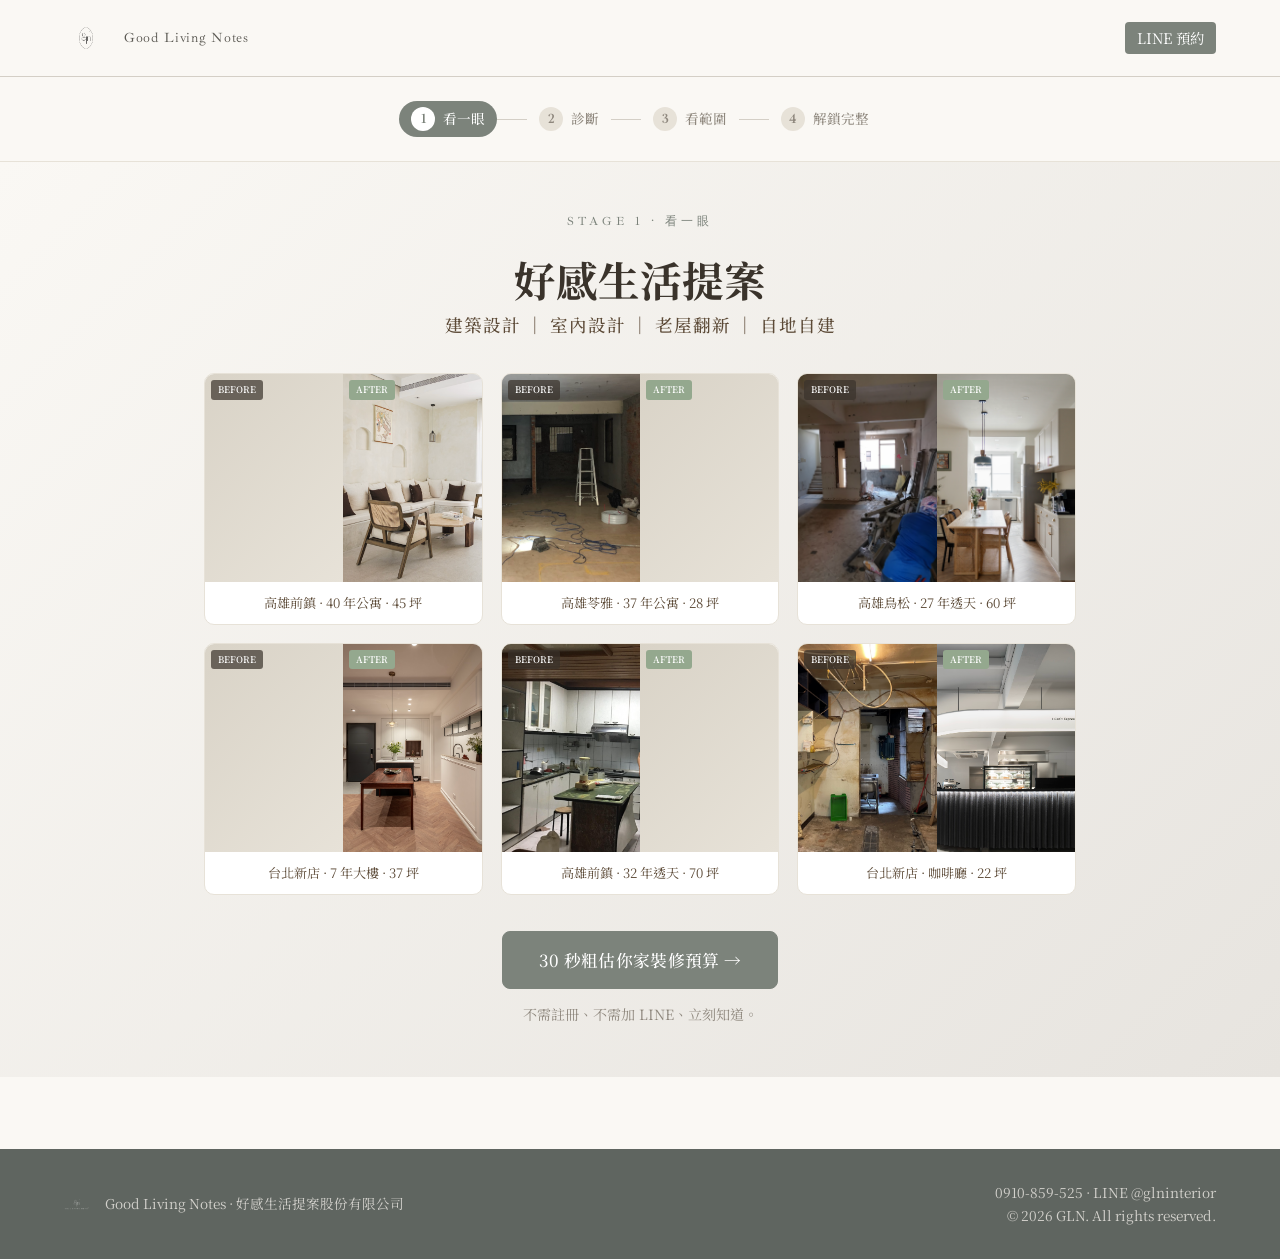
==== landing.html @ 7e76f67d "Stage 3 加 fast lane：紅熱客可直跳 LINE 預約諮詢 - 主 CTA「加 LINE 領取」維持不變 - 新增低調 fast lane 連結「已經想預約諮詢？加入官方 LINE」 -" ====
<!DOCTYPE html>
<html lang="zh-Hant">
<head>
<meta charset="UTF-8">
<meta name="viewport" content="width=device-width, initial-scale=1.0">
<title>30 秒粗估你家裝修預算 | Good Living Notes</title>
<meta name="description" content="GLN 老屋翻新 4 階段漸進診斷：30 秒粗估 → 7 題診斷 → 範圍報價 → LINE 解鎖完整資料。">

<link rel="preconnect" href="https://fonts.googleapis.com">
<link rel="preconnect" href="https://fonts.gstatic.com" crossorigin>
<link href="https://fonts.googleapis.com/css2?family=Noto+Serif+TC:wght@400;500;600;700&family=Ibarra+Real+Nova:wght@400;500;600&display=swap" rel="stylesheet">
<link rel="stylesheet" href="style.css">
<link rel="stylesheet" href="landing.css">
</head>
<body>

<!-- Minimal Header -->
<header class="site-header landing-header">
  <div class="header-inner">
    <a href="index.html" class="brand" aria-label="Good Living Notes">
      <img class="brand-logo" src="img/gln-circle.png" alt="GLN" width="44" height="44">
      <div class="brand-name">Good Living Notes</div>
    </a>
    <nav class="header-nav">
      <a href="https://lin.ee/YXt0syEs" target="_blank" rel="noopener" class="nav-cta">LINE 預約</a>
    </nav>
  </div>
</header>

<!-- ════════════════════════════════════════════ -->
<!-- Stage Progress Indicator                       -->
<!-- ════════════════════════════════════════════ -->
<div class="stage-progress" id="stage-progress">
  <div class="stage-dot active" data-s="1"><span>1</span><b>看一眼</b></div>
  <div class="stage-line"></div>
  <div class="stage-dot" data-s="2"><span>2</span><b>診斷</b></div>
  <div class="stage-line"></div>
  <div class="stage-dot" data-s="3"><span>3</span><b>看範圍</b></div>
  <div class="stage-line"></div>
  <div class="stage-dot" data-s="4"><span>4</span><b>解鎖完整</b></div>
</div>

<!-- ════════════════════════════════════════════ -->
<!-- STAGE 1：落地頁                               -->
<!-- ════════════════════════════════════════════ -->
<section class="stage stage-1 active" data-stage="1">
  <div class="container">
    <p class="stage-eyebrow">STAGE 1 · 看一眼</p>
    <h1 class="stage-hook">好感生活提案<br><span>建築設計 ｜ 室內設計 ｜ 老屋翻新 ｜ 自地自建</span></h1>

    <!-- 6 組前後對比小圖（自動讀 img/landing/baN-before|after.jpg；無檔即顯示灰色 placeholder） -->
    <div class="ba-thumbs">
      <div class="ba-thumb" data-slot="1">
        <div class="ba-thumb-imgs">
          <div class="ba-thumb-img before"><img src="img/landing/ba1-before.jpg" alt="高雄前鎮 40 年公寓 Before" onerror="this.style.display='none'"></div>
          <div class="ba-thumb-img after"><img src="img/landing/ba1-after.jpg" alt="高雄前鎮 40 年公寓 After" onerror="this.style.display='none'"></div>
        </div>
        <p class="ba-thumb-cap">高雄前鎮 · 40 年公寓 · 45 坪</p>
      </div>
      <div class="ba-thumb" data-slot="2">
        <div class="ba-thumb-imgs">
          <div class="ba-thumb-img before"><img src="img/landing/ba2-before.jpg" alt="高雄苓雅 37 年公寓 Before" onerror="this.style.display='none'"></div>
          <div class="ba-thumb-img after"><img src="img/landing/ba2-after.jpg" alt="高雄苓雅 37 年公寓 After" onerror="this.style.display='none'"></div>
        </div>
        <p class="ba-thumb-cap">高雄苓雅 · 37 年公寓 · 28 坪</p>
      </div>
      <div class="ba-thumb" data-slot="3">
        <div class="ba-thumb-imgs">
          <div class="ba-thumb-img before"><img src="img/landing/ba3-before.jpg" alt="高雄鳥松 27 年透天 Before" onerror="this.style.display='none'"></div>
          <div class="ba-thumb-img after"><img src="img/landing/ba3-after.jpg" alt="高雄鳥松 27 年透天 After" onerror="this.style.display='none'"></div>
        </div>
        <p class="ba-thumb-cap">高雄鳥松 · 27 年透天 · 60 坪</p>
      </div>
      <div class="ba-thumb" data-slot="4">
        <div class="ba-thumb-imgs">
          <div class="ba-thumb-img before"><img src="img/landing/ba4-before.jpg" alt="台北新店 7 年大樓 Before" onerror="this.style.display='none'"></div>
          <div class="ba-thumb-img after"><img src="img/landing/ba4-after.jpg" alt="台北新店 7 年大樓 After" onerror="this.style.display='none'"></div>
        </div>
        <p class="ba-thumb-cap">台北新店 · 7 年大樓 · 37 坪</p>
      </div>
      <div class="ba-thumb" data-slot="5">
        <div class="ba-thumb-imgs">
          <div class="ba-thumb-img before"><img src="img/landing/ba5-before.jpg" alt="高雄前鎮 32 年透天 Before" onerror="this.style.display='none'"></div>
          <div class="ba-thumb-img after"><img src="img/landing/ba5-after.jpg" alt="高雄前鎮 32 年透天 After" onerror="this.style.display='none'"></div>
        </div>
        <p class="ba-thumb-cap">高雄前鎮 · 32 年透天 · 70 坪</p>
      </div>
      <div class="ba-thumb" data-slot="6">
        <div class="ba-thumb-imgs">
          <div class="ba-thumb-img before"><img src="img/landing/ba6-before.jpg" alt="台北新店 咖啡廳 Before" onerror="this.style.display='none'"></div>
          <div class="ba-thumb-img after"><img src="img/landing/ba6-after.jpg" alt="台北新店 咖啡廳 After" onerror="this.style.display='none'"></div>
        </div>
        <p class="ba-thumb-cap">台北新店 · 咖啡廳 · 22 坪</p>
      </div>
    </div>

    <div class="stage-cta-row">
      <button class="btn btn-primary btn-xl" data-next-stage="2">30 秒粗估你家裝修預算 →</button>
    </div>
    <p class="stage-cta-note">不需註冊、不需加 LINE、立刻知道。</p>
  </div>
</section>

<!-- ════════════════════════════════════════════ -->
<!-- STAGE 2：診斷流程（7 題 + 3 教育卡）          -->
<!-- ════════════════════════════════════════════ -->
<section class="stage stage-2" data-stage="2">
  <div class="container container-narrow">
    <p class="stage-eyebrow">STAGE 2 · 7 題診斷</p>
    <h2 class="stage-title">回答 7 題，立即取得粗估範圍</h2>

    <!-- 題目進度條 -->
    <div class="diag-progress">
      <div class="diag-progress-bar" id="diag-progress-bar"></div>
    </div>
    <p class="diag-progress-label" id="diag-progress-label">第 1 / 7 題</p>

    <form id="diag-form" novalidate>

      <!-- Q1 坪數 -->
      <fieldset class="diag-step active" data-q="1">
        <legend>Q1. 您家有多大？</legend>
        <p class="q-hint">請填室內實際坪數（不含公設）。</p>
        <div class="form-grid">
          <div class="field field-full">
            <label>室內實坪（不含公設）</label>
            <input type="number" name="ping" min="1" max="500" step="0.5" required placeholder="例：30">
          </div>
        </div>
        <div class="diag-actions">
          <span></span>
          <button type="button" class="btn btn-primary diag-next">下一題 →</button>
        </div>
      </fieldset>

      <!-- Q2 屋齡（直接輸入年數） -->
      <fieldset class="diag-step" data-q="2">
        <legend>Q2. 屋齡多少？</legend>
        <p class="q-hint">這是影響預算最關鍵的因素之一。直接填數字即可。</p>
        <div class="form-grid">
          <div class="field field-full">
            <label>屋齡（年）</label>
            <input type="number" name="age" min="0" max="100" required placeholder="例：30">
          </div>
        </div>
        <div class="diag-actions">
          <button type="button" class="btn btn-outline diag-prev">← 上一題</button>
          <button type="button" class="btn btn-primary diag-next">下一題 →</button>
        </div>
      </fieldset>

      <!-- 教育卡 1（Q2 屋齡後，依屋齡動態顯示 4 種版本） -->
      <div class="edu-card" data-edu="after-q2">
        <span class="edu-mark">💡 您剛剛解鎖了第 1 張知識卡</span>
        <h3 class="edu-dyn-title">關於您的屋齡</h3>
        <div class="edu-dyn-body">
          <p data-age-variant="0-15"><b>屋齡 0–15 年。</b>不需要更動基礎工程，影響預算範圍的會是 <b>裝修材質的選擇</b>（系統櫃 vs 木作、進口 vs 國產）。</p>
          <p data-age-variant="15-25"><b>屋齡 15–25 年。</b>建議評估 <b>防水和水電</b> 是否還有效用，可能會局部更動基礎工程。</p>
          <p data-age-variant="25-50"><b>屋齡 25–50 年（老屋）。</b>建議預算分配注重在 <b>基礎工程</b>——防水、水電、廚房、廁所為重點花費。</p>
          <p data-age-variant="50+"><b>屋齡 50 年以上（老屋）。</b>預算分配注重在 <b>基礎工程</b>（防水、水電、廚房、廁所），同時 <b>評估結構安全</b>。</p>
        </div>
        <button type="button" class="btn btn-primary edu-continue">收下，繼續 →</button>
      </div>

      <!-- Q3 房屋形態（8 選 1，自地自建額外問地號） -->
      <fieldset class="diag-step" data-q="3">
        <legend>Q3. 房屋形態是？</legend>
        <p class="q-hint">不同形態的法規、結構與風險不同——答完會解鎖該形態的關鍵提醒。</p>
        <div class="radio-cards radio-cards-2col">
          <label class="radio-card"><input type="radio" name="houseForm" value="community" required><span>社區大樓</span><small>10 戶以上 / 有管委會</small></label>
          <label class="radio-card"><input type="radio" name="houseForm" value="apartment" required><span>公寓</span><small>5 層以下 / 無電梯</small></label>
          <label class="radio-card"><input type="radio" name="houseForm" value="elevator-mansion" required><span>電梯華廈</span><small>有電梯小住宅</small></label>
          <label class="radio-card"><input type="radio" name="houseForm" value="row-townhouse" required><span>連排透天</span><small>緊鄰鄰戶</small></label>
          <label class="radio-card"><input type="radio" name="houseForm" value="detached-villa" required><span>獨棟透天 / 別墅</span><small>四面臨空</small></label>
          <label class="radio-card"><input type="radio" name="houseForm" value="rural" required><span>平房 / 三合院 / 農舍</span><small>傳統建物</small></label>
          <label class="radio-card"><input type="radio" name="houseForm" value="commercial" required><span>商空</span><small>店面 / 辦公</small></label>
          <label class="radio-card"><input type="radio" name="houseForm" value="self-build" required><span>自地自建</span><small>從地號開始</small></label>
        </div>

        <!-- 自地自建額外輸入：地號 -->
        <div class="field self-build-only" id="self-build-extra" style="display:none; margin-top:14px">
          <label>地號（協助查詢土地坪效、建蔽率、容積率）</label>
          <input type="text" name="landParcel" placeholder="例：台北市大安區XX段 X 小段 XX 地號">
        </div>

        <div class="diag-actions">
          <button type="button" class="btn btn-outline diag-prev">← 上一題</button>
          <button type="button" class="btn btn-primary diag-next">下一題 →</button>
        </div>
      </fieldset>

      <!-- 教育卡 2（Q3 房屋形態後，依形態動態顯示 8 種版本） -->
      <div class="edu-card" data-edu="after-q3">
        <span class="edu-mark">💡 您解鎖了第 2 張知識卡</span>
        <h3 class="edu-dyn-title">關於您的房屋形態</h3>
        <div class="edu-dyn-body">
          <p data-form-variant="community"><b>社區大樓。</b>注意要 <b>申請裝修許可證</b>（向管委會申請），這是工程能否順利進場的關鍵。</p>
          <p data-form-variant="apartment"><b>公寓。</b>注意要 <b>申請裝修許可證</b>（依各縣市建管規定）。</p>
          <p data-form-variant="elevator-mansion"><b>電梯華廈。</b>注意要 <b>申請裝修許可證</b>，並協調電梯使用時段。</p>
          <p data-form-variant="row-townhouse"><b>連排透天。</b>容易因為 <b>鄰居漏水</b> 而導致滲水、壁癌；同時要確認 <b>是否有違建</b>。</p>
          <p data-form-variant="detached-villa"><b>獨棟透天 / 別墅。</b>特別注意 <b>外牆的防水</b>，以及 <b>是否有違建</b>。</p>
          <p data-form-variant="rural"><b>平房 / 三合院 / 農舍。</b>特別注意 <b>是否有違建</b> 及 <b>屋頂漏水</b> 的問題。</p>
          <p data-form-variant="commercial"><b>商業空間。</b>注意 <b>行業別</b> 及 <b>相對應的法規</b>（消防、用電、無障礙）。</p>
          <p data-form-variant="self-build"><b>自地自建。</b>請提供 <b>地號</b>，我們可協助查詢 <b>土地坪效、建蔽率、容積率</b>。</p>
        </div>
        <button type="button" class="btn btn-primary edu-continue">收下，繼續 →</button>
      </div>

      <!-- Q4 裝修動機 -->
      <fieldset class="diag-step" data-q="4">
        <legend>Q4. 主要裝修動機是？</legend>
        <div class="radio-cards radio-cards-2col">
          <label class="radio-card"><input type="radio" name="motive" value="buy-new" required><span>剛買新成屋</span><small>客變 / 入住前整理</small></label>
          <label class="radio-card"><input type="radio" name="motive" value="renovate-old" required><span>翻舊屋自住</span><small>解決現有屋況問題</small></label>
          <label class="radio-card"><input type="radio" name="motive" value="rental" required><span>買來收租</span><small>投報率優先</small></label>
          <label class="radio-card"><input type="radio" name="motive" value="aging" required><span>自住養老</span><small>無障礙 / 安全</small></label>
          <label class="radio-card"><input type="radio" name="motive" value="other" required><span>其他</span><small>商業空間 / 民宿 etc.</small></label>
        </div>
        <div class="diag-actions">
          <button type="button" class="btn btn-outline diag-prev">← 上一題</button>
          <button type="button" class="btn btn-primary diag-next">下一題 →</button>
        </div>
      </fieldset>


      <!-- Q5 最焦慮的事 -->
      <fieldset class="diag-step" data-q="5">
        <legend>Q5. 你最焦慮的 1 件事是？</legend>
        <p class="q-hint">只能選一個，幫我們知道您最在意什麼。</p>
        <div class="radio-cards radio-cards-2col">
          <label class="radio-card"><input type="radio" name="worry" value="budget" required><span>💰 預算超出</span><small>怕被加價、報價不準</small></label>
          <label class="radio-card"><input type="radio" name="worry" value="timeline" required><span>⏱ 工期延誤</span><small>等不及搬進去</small></label>
          <label class="radio-card"><input type="radio" name="worry" value="design" required><span>🎨 設計不對</span><small>怕設計師沒抓到我的風格</small></label>
          <label class="radio-card"><input type="radio" name="worry" value="quality" required><span>🛠 用料偷工</span><small>怕做完 1 年就壞</small></label>
        </div>
        <div class="diag-actions">
          <button type="button" class="btn btn-outline diag-prev">← 上一題</button>
          <button type="button" class="btn btn-primary diag-next">下一題 →</button>
        </div>
      </fieldset>

      <!-- 教育卡 3（Q5 焦慮後，依焦慮動態顯示 4 種版本，正面回應 GLN 怎麼解） -->
      <div class="edu-card" data-edu="after-q5">
        <span class="edu-mark">💡 您解鎖了第 3 張知識卡</span>
        <h3 class="edu-dyn-title">GLN 怎麼解您的焦慮</h3>
        <div class="edu-dyn-body">
          <p data-worry-variant="budget"><b>預算超出？</b>我們在設計階段會進行 <b>四階段報價檢討</b>，並且在 <b>工程簽約前就確認好預算</b>。</p>
          <p data-worry-variant="timeline"><b>工期延誤？</b>我們在工程進行前即會 <b>排定工期表</b>，並且 <b>每週回報</b>。</p>
          <p data-worry-variant="design"><b>設計不對？</b>我們有 <b>設計師、品質總監和總監的層層把關</b>。</p>
          <p data-worry-variant="quality"><b>用料偷工？</b>我們有 <b>超過上千項的工程檢查表</b>，且會經過 <b>工務品質總監和總監的層層把關</b>。</p>
        </div>
        <button type="button" class="btn btn-primary edu-continue">收下，繼續 →</button>
      </div>

      <!-- Q6 預期搬入時間 -->
      <fieldset class="diag-step" data-q="6">
        <legend>Q6. 預期幾月搬進去？</legend>
        <div class="radio-cards radio-cards-2col">
          <label class="radio-card"><input type="radio" name="moveIn" value="3m" required><span>3 個月內</span><small>急著搬</small></label>
          <label class="radio-card"><input type="radio" name="moveIn" value="6m" required><span>3–6 個月</span><small>有點壓力</small></label>
          <label class="radio-card"><input type="radio" name="moveIn" value="12m" required><span>6–12 個月</span><small>合理時程</small></label>
          <label class="radio-card"><input type="radio" name="moveIn" value="flexible" required><span>沒急著搬</span><small>品質優先</small></label>
        </div>
        <div class="diag-actions">
          <button type="button" class="btn btn-outline diag-prev">← 上一題</button>
          <button type="button" class="btn btn-primary diag-next">下一題 →</button>
        </div>
      </fieldset>


      <!-- Q7 預算範圍 -->
      <fieldset class="diag-step" data-q="7">
        <legend>Q7. 您心中的預算上限是？</legend>
        <p class="q-hint">不會公開、不會勉強您一定要花這麼多。只是讓我們知道您預期的金額。</p>
        <div class="radio-cards radio-cards-2col">
          <label class="radio-card"><input type="radio" name="budget" value="100" required><span>100 萬以下</span></label>
          <label class="radio-card"><input type="radio" name="budget" value="200" required><span>100–200 萬</span></label>
          <label class="radio-card"><input type="radio" name="budget" value="300" required><span>200–300 萬</span></label>
          <label class="radio-card"><input type="radio" name="budget" value="500" required><span>300–500 萬</span></label>
          <label class="radio-card"><input type="radio" name="budget" value="800" required><span>500–800 萬</span></label>
          <label class="radio-card"><input type="radio" name="budget" value="1500" required><span>800–1500 萬</span></label>
          <label class="radio-card"><input type="radio" name="budget" value="9999" required><span>1500 萬以上</span></label>
          <label class="radio-card"><input type="radio" name="budget" value="0" required><span>待討論</span></label>
        </div>

        <!-- 簡化縣市選 1 -->
        <div class="field" style="margin-top:18px">
          <label>所在地區（影響工資水準）</label>
          <select name="region" required>
            <option value="">—</option>
            <option value="台北">雙北 / 基隆 / 離島</option>
            <option value="桃園">桃竹苗</option>
            <option value="台中">中部</option>
            <option value="高雄">南部</option>
            <option value="宜蘭">東部</option>
          </select>
        </div>

        <div class="diag-actions">
          <button type="button" class="btn btn-outline diag-prev">← 上一題</button>
          <button type="submit" class="btn btn-primary">看我的粗估範圍 →</button>
        </div>
      </fieldset>

    </form>
  </div>
</section>

<!-- ════════════════════════════════════════════ -->
<!-- STAGE 3：粗估報價頁                           -->
<!-- ════════════════════════════════════════════ -->
<section class="stage stage-3" data-stage="3">
  <div class="container container-narrow">
    <p class="stage-eyebrow">STAGE 3 · 粗估範圍</p>

    <!-- 主視覺：大字範圍報價 -->
    <div class="quote-hero">
      <p class="quote-label">預算建議範圍</p>
      <h2 class="quote-range" id="quote-range">— 萬</h2>
      <p class="quote-acc-dynamic"></p>
      <a href="#unlock-line" class="btn btn-line btn-quote-unlock" data-next-stage="4">
        進一步解鎖預算分配 → 加 LINE
      </a>
    </div>

    <!-- 為什麼會有差距 -->
    <div class="why-diff">
      <h3>為什麼是「範圍」而不是「數字」？</h3>
      <p class="why-diff-lead">同樣 30 坪老屋，可能 200 萬也可能 600 萬。差距來自 4 個關鍵變數，<b>不到現場看不出來</b>：</p>
      <div class="var-grid">
        <div class="var-card">
          <span class="var-num">01</span>
          <h4>原屋況 · 隔間結構</h4>
          <p>樑柱有沒有裂縫？要不要改格局？打除前看不到。</p>
        </div>
        <div class="var-card">
          <span class="var-num">02</span>
          <h4>水電管路路線</h4>
          <p>管線老化程度、總電量是否需升級、糞管排水有沒有逆水坡。</p>
        </div>
        <div class="var-card">
          <span class="var-num">03</span>
          <h4>設備材料選擇</h4>
          <p>同樣品項，國產與進口可差 3 倍。但不一定貴的好。</p>
        </div>
        <div class="var-card">
          <span class="var-num">04</span>
          <h4>現場施工環境</h4>
          <p>電梯能不能載？樓梯狹不狹窄？這影響工資 10–20%。</p>
        </div>
      </div>
    </div>

    <!-- 「看看別人實際花了多少」整個 section 已依 Carol 指示刪除（v2 #6） -->

    <!-- GLN 公司資歷（4 個具體數字） -->
    <div class="gln-stats">
      <div class="gln-stat">
        <span class="gln-stat-num">20<small>+</small></span>
        <span class="gln-stat-label">團隊服務</span>
      </div>
      <div class="gln-stat">
        <span class="gln-stat-num">30<small>+ 年</small></span>
        <span class="gln-stat-label">翻修經驗</span>
      </div>
      <div class="gln-stat">
        <span class="gln-stat-num">100<small>+</small></span>
        <span class="gln-stat-label">老屋改造</span>
      </div>
      <div class="gln-stat">
        <span class="gln-stat-num">1000<small> 項</small></span>
        <span class="gln-stat-label">工程檢查表</span>
      </div>
    </div>

    <!-- 資源包預告 + 單一 CTA（精簡為 2 項 high-value） -->
    <div class="resource-tease" id="unlock-line">
      <h3>想要更精準？加 LINE 立刻拿到：</h3>
      <ul class="tease-list">
        <li>📊 <b>專屬預算分配版</b>　依您的屋況拆解：基礎工程、裝修工程和其他工程的預算比例</li>
        <li>🏠 <b>完整作品集</b>　20+ 案例</li>
      </ul>
    </div>

    <div class="stage-cta-row">
      <button class="btn btn-line btn-xl" data-next-stage="4">加 LINE 領取 →</button>
    </div>

    <!-- 紅熱客 fast lane（自我識別高意圖，仍導 LINE） -->
    <p class="fast-lane-note">
      已經想預約諮詢？　<a href="https://lin.ee/YXt0syEs" target="_blank" rel="noopener" class="fast-lane-link">加入官方 LINE →</a>
    </p>

    <div class="stage-cta-row" style="margin-top:30px">
      <button class="btn btn-outline" data-back-stage="2">← 回去改答案</button>
    </div>
  </div>
</section>

<!-- ════════════════════════════════════════════ -->
<!-- STAGE 4：LINE 加入頁                           -->
<!-- ════════════════════════════════════════════ -->
<section class="stage stage-4" data-stage="4">
  <div class="container container-narrow">
    <p class="stage-eyebrow">STAGE 4 · 解鎖完整</p>
    <h2 class="stage-title">掃 QR 或點按鈕，立即加入</h2>

    <div class="qr-block">
      <div class="qr-frame">
        <!-- 用 lin.ee QR 服務動態生成 -->
        <img src="https://qr-official.line.me/sid/M/glninterior.png" alt="GLN LINE QR Code" class="qr-img" onerror="this.style.display='none';this.nextElementSibling.style.display='flex'">
        <div class="qr-fallback" style="display:none">
          <div class="qr-fallback-icon">📱</div>
          <p>請點下方按鈕加入</p>
          <p class="qr-id">LINE ID：@glninterior</p>
        </div>
      </div>
      <p class="qr-meta">📱 手機掃描　/　桌機右鍵存圖</p>
    </div>

    <div class="line-add-cta">
      <a href="https://lin.ee/YXt0syEs" target="_blank" rel="noopener" class="btn btn-line btn-xl">📲 點此打開 LINE 加入</a>
      <p class="line-id">官方 LINE ID：<b>@glninterior</b></p>
    </div>

    <!-- 加入後會收到什麼（精簡為一句話） -->
    <p class="unlock-oneliner">加入後，您會收到 <b>專屬的預算分配版</b>、<b>資源包</b>、<b>完整作品集</b>。</p>

    <div class="stage-cta-row" style="margin-top:30px">
      <button class="btn btn-outline" data-back-stage="3">← 回去看粗估</button>
    </div>
  </div>
</section>

<!-- Footer -->
<footer class="site-footer">
  <div class="footer-inner">
    <div class="footer-brand">
      <img src="img/gln-lockup-white.png" alt="GLN" class="footer-logo">
      <p>Good Living Notes · 好感生活提案股份有限公司</p>
    </div>
    <div class="footer-meta">
      <p>0910-859-525 · LINE @glninterior</p>
      <p>© 2026 GLN. All rights reserved.</p>
    </div>
  </div>
</footer>

<script src="estimate.js"></script>
<script src="landing.js"></script>
</body>
</html>
---- style.css ----
/* ═══════════════════════════════════════════════════════
   GLN 線上估價系統 — 樣式 v1.0
   VI：Olive Gray #7C837B / Taupe Clay #8E877D / Soft Mist White #E7E4DF
   字體：Noto Serif TC + Ibarra Real Nova
   ═══════════════════════════════════════════════════════ */

:root {
  /* GLN 官方 VI */
  --color-olive: #7C837B;
  --color-olive-dark: #5F6560;
  --color-taupe: #8E877D;
  --color-taupe-dark: #6F6962;
  --color-mist: #E7E4DF;
  --color-mist-light: #F3F1ED;
  --color-cream: #FAF8F4;
  --color-ink: #2E2E2C;
  --color-ink-soft: #5A5852;
  --color-line: #D4CFC6;
  --color-accent: #A87D5A; /* warm clay accent */

  /* Typography */
  --font-serif: 'Noto Serif TC', 'Times New Roman', serif;
  --font-ibarra: 'Ibarra Real Nova', 'Noto Serif TC', serif;

  /* Spacing scale */
  --space-1: 0.5rem;
  --space-2: 1rem;
  --space-3: 1.5rem;
  --space-4: 2rem;
  --space-5: 3rem;
  --space-6: 4.5rem;

  /* Radius */
  --radius-sm: 4px;
  --radius-md: 8px;
  --radius-lg: 16px;
}

* { box-sizing: border-box; margin: 0; padding: 0; }

html { scroll-behavior: smooth; }

body {
  font-family: var(--font-serif);
  color: var(--color-ink);
  background: var(--color-cream);
  line-height: 1.7;
  -webkit-font-smoothing: antialiased;
}

h1, h2, h3, h4 {
  font-weight: 500;
  line-height: 1.3;
  color: var(--color-ink);
}

a { color: var(--color-olive-dark); text-decoration: none; }
a:hover { color: var(--color-ink); }

.container {
  max-width: 920px;
  margin: 0 auto;
  padding: 0 var(--space-3);
}

/* ──────────────────────────────────────────────────
   Header
   ────────────────────────────────────────────────── */
.site-header {
  background: var(--color-cream);
  border-bottom: 1px solid var(--color-line);
  position: sticky; top: 0; z-index: 50;
}
.header-inner {
  max-width: 1200px; margin: 0 auto;
  display: flex; align-items: center; justify-content: space-between;
  padding: var(--space-2) var(--space-3);
}
.brand {
  display: flex; align-items: center; gap: var(--space-2);
  text-decoration: none;
}
.brand-logo {
  width: 44px; height: 44px;
  object-fit: contain;
  display: block;
}
.brand-name {
  font-family: var(--font-ibarra);
  font-size: 0.85rem; color: var(--color-ink-soft);
  letter-spacing: 0.05em;
}
.header-nav { display: flex; gap: var(--space-3); }
.header-nav a {
  font-size: 0.9rem; color: var(--color-ink-soft);
  border-bottom: 1px solid transparent;
  padding-bottom: 2px;
  transition: border-color 0.2s;
}
.header-nav a:hover { border-color: var(--color-olive); }

/* ──────────────────────────────────────────────────
   Hero
   ────────────────────────────────────────────────── */
.hero {
  background: linear-gradient(180deg, var(--color-mist-light) 0%, var(--color-cream) 100%);
  padding: var(--space-6) var(--space-3) var(--space-5);
  text-align: center;
}
.hero-inner { max-width: 720px; margin: 0 auto; }
.hero-tag {
  font-family: var(--font-ibarra);
  font-style: italic;
  font-size: 1rem; color: var(--color-taupe);
  letter-spacing: 0.05em;
  margin-bottom: var(--space-2);
}
.hero h1 {
  font-size: clamp(2.2rem, 5vw, 3.2rem);
  font-weight: 500;
  letter-spacing: 0.02em;
  margin-bottom: var(--space-3);
}
.hero-sub {
  font-size: 1.05rem;
  color: var(--color-ink-soft);
  margin-bottom: var(--space-4);
}
.hero-actions {
  display: flex; gap: var(--space-2);
  justify-content: center;
  flex-wrap: wrap;
  margin-bottom: var(--space-3);
}
.hero-note {
  font-size: 0.85rem;
  color: var(--color-taupe-dark);
  margin-top: var(--space-2);
}

/* ──────────────────────────────────────────────────
   Buttons
   ────────────────────────────────────────────────── */
.btn {
  display: inline-block;
  font-family: var(--font-serif);
  font-size: 0.95rem;
  font-weight: 500;
  letter-spacing: 0.02em;
  padding: 0.75rem 1.5rem;
  border-radius: var(--radius-md);
  border: 1px solid transparent;
  cursor: pointer;
  transition: all 0.2s ease;
  background: transparent;
}
.btn-primary {
  background: var(--color-olive);
  color: #fff;
  border-color: var(--color-olive);
}
.btn-primary:hover {
  background: var(--color-olive-dark);
  border-color: var(--color-olive-dark);
}
.btn-outline {
  background: transparent;
  color: var(--color-olive-dark);
  border-color: var(--color-olive);
}
.btn-outline:hover {
  background: var(--color-mist);
}

/* ──────────────────────────────────────────────────
   Form Section
   ────────────────────────────────────────────────── */
.form-section {
  padding: var(--space-6) 0;
}
.form-section-alt {
  background: var(--color-mist-light);
}
.section-header {
  text-align: center;
  margin-bottom: var(--space-5);
}
.section-mark {
  display: inline-block;
  font-family: var(--font-ibarra);
  font-size: 0.8rem;
  letter-spacing: 0.3em;
  color: var(--color-taupe);
  border: 1px solid var(--color-taupe);
  padding: 4px 12px;
  border-radius: 999px;
  margin-bottom: var(--space-2);
}
.section-header h2 {
  font-size: 2rem;
  margin-bottom: var(--space-1);
}
.section-header p {
  color: var(--color-ink-soft);
  font-size: 0.95rem;
}

/* ──────────────────────────────────────────────────
   Progress Bar
   ────────────────────────────────────────────────── */
.progress {
  height: 4px;
  background: var(--color-line);
  border-radius: 2px;
  overflow: hidden;
  margin-bottom: var(--space-1);
}
.progress-bar {
  height: 100%;
  background: var(--color-olive);
  width: 12.5%;
  transition: width 0.3s ease;
}
.progress-label {
  text-align: right;
  font-size: 0.85rem;
  color: var(--color-taupe);
  margin-bottom: var(--space-3);
  font-family: var(--font-ibarra);
}

/* ──────────────────────────────────────────────────
   Fieldset / Step
   ────────────────────────────────────────────────── */
fieldset {
  border: none;
  background: var(--color-cream);
  padding: var(--space-4);
  border-radius: var(--radius-lg);
  box-shadow: 0 1px 3px rgba(0,0,0,0.04);
  border: 1px solid var(--color-line);
}
fieldset.step { display: none; }
fieldset.step.active { display: block; animation: fadeIn 0.3s ease; }
@keyframes fadeIn { from { opacity: 0; transform: translateY(8px); } to { opacity: 1; transform: translateY(0); } }

legend {
  font-size: 1.3rem;
  font-weight: 500;
  color: var(--color-olive-dark);
  margin-bottom: var(--space-2);
}
.step-hint {
  color: var(--color-ink-soft);
  font-size: 0.9rem;
  margin-bottom: var(--space-3);
  font-style: italic;
}

/* ──────────────────────────────────────────────────
   Form Grid
   ────────────────────────────────────────────────── */
.form-grid {
  display: grid;
  grid-template-columns: 1fr 1fr;
  gap: var(--space-3) var(--space-3);
  margin-bottom: var(--space-3);
}
.field { display: flex; flex-direction: column; gap: 6px; }
.field-full { grid-column: 1 / -1; }
.field label {
  font-size: 0.9rem;
  font-weight: 500;
  color: var(--color-ink-soft);
}
.req { color: var(--color-accent); margin-left: 2px; }

input[type=text], input[type=email], input[type=tel], input[type=number],
input[type=month], select, textarea {
  font-family: var(--font-serif);
  font-size: 0.95rem;
  padding: 10px 12px;
  border: 1px solid var(--color-line);
  border-radius: var(--radius-sm);
  background: #fff;
  color: var(--color-ink);
  transition: border-color 0.2s, box-shadow 0.2s;
}
input:focus, select:focus, textarea:focus {
  outline: none;
  border-color: var(--color-olive);
  box-shadow: 0 0 0 3px rgba(124, 131, 123, 0.12);
}
textarea { resize: vertical; min-height: 60px; }
.field-hint {
  font-size: 0.8rem;
  color: var(--color-taupe);
  margin-top: 2px;
}

/* Form actions (quick mode) */
.form-actions {
  grid-column: 1 / -1;
  text-align: center;
  margin-top: var(--space-2);
}
.form-note {
  font-size: 0.85rem;
  color: var(--color-taupe);
  margin-top: var(--space-2);
}

/* Step actions */
.step-actions {
  display: flex; justify-content: space-between;
  margin-top: var(--space-3);
  padding-top: var(--space-3);
  border-top: 1px solid var(--color-line);
}

/* ──────────────────────────────────────────────────
   Checklist
   ────────────────────────────────────────────────── */
.checklist {
  display: flex;
  flex-direction: column;
  gap: var(--space-1);
  margin-bottom: var(--space-2);
}
.checklist label {
  display: flex; align-items: center; gap: var(--space-1);
  padding: 10px 14px;
  background: #fff;
  border: 1px solid var(--color-line);
  border-radius: var(--radius-sm);
  cursor: pointer;
  transition: background 0.2s, border-color 0.2s;
  font-size: 0.95rem;
}
.checklist label:hover {
  background: var(--color-mist-light);
  border-color: var(--color-olive);
}
.checklist input[type=checkbox] { accent-color: var(--color-olive); width: 16px; height: 16px; }
.cond-tag {
  margin-left: auto;
  font-family: var(--font-ibarra);
  font-size: 0.8rem;
  color: var(--color-taupe);
}

.checklist-tags {
  flex-direction: row; flex-wrap: wrap;
}
.checklist-tags label { flex: 0 0 calc(50% - 0.5rem); }

/* Radio row */
.radio-row { display: flex; gap: var(--space-3); padding: 6px 0; }
.radio-row label {
  display: flex; align-items: center; gap: 6px;
  cursor: pointer; font-size: 0.95rem;
}
.radio-row input[type=radio] { accent-color: var(--color-olive); }

/* Consent block */
.consent-block {
  background: var(--color-mist-light);
  padding: var(--space-2);
  border-radius: var(--radius-md);
  margin-top: var(--space-3);
  display: flex; flex-direction: column; gap: var(--space-1);
  font-size: 0.9rem;
}
.consent-block label {
  display: flex; align-items: center; gap: var(--space-1);
  cursor: pointer;
}
.consent-block input { accent-color: var(--color-olive); }

/* ──────────────────────────────────────────────────
   Result Modal
   ────────────────────────────────────────────────── */
.modal {
  position: fixed; inset: 0;
  background: rgba(46, 46, 44, 0.7);
  display: flex; align-items: center; justify-content: center;
  z-index: 100;
  padding: var(--space-3);
  animation: fadeIn 0.2s ease;
}
.modal[hidden] { display: none; }
.modal-inner {
  background: var(--color-cream);
  max-width: 640px; width: 100%;
  max-height: 90vh; overflow-y: auto;
  border-radius: var(--radius-lg);
  padding: var(--space-5);
  position: relative;
  box-shadow: 0 20px 60px rgba(0,0,0,0.2);
}
.modal-close {
  position: absolute; top: 1rem; right: 1.2rem;
  background: none; border: none;
  font-size: 1.8rem; cursor: pointer;
  color: var(--color-taupe);
  line-height: 1;
}
.modal-close:hover { color: var(--color-ink); }

/* Result body */
.result-email-confirm {
  display: flex;
  gap: 14px;
  align-items: flex-start;
  background: linear-gradient(135deg, #F3F1ED 0%, #E7E4DF 100%);
  border-left: 4px solid var(--color-olive);
  border-radius: 8px;
  padding: 18px 20px;
  margin-bottom: var(--space-3);
}
.result-email-confirm .email-icon { font-size: 1.8rem; line-height: 1; flex-shrink: 0; }
.result-email-confirm .email-line { margin: 0 0 4px; color: var(--color-ink); font-size: 0.95rem; }
.result-email-confirm .email-addr { margin: 0; color: var(--color-olive-dark); font-size: 1.02rem; word-break: break-all; }
.result-email-confirm .email-addr small { color: var(--color-taupe); font-weight: 400; font-size: 0.82rem; }

.result-eyebrow {
  font-family: var(--font-ibarra);
  font-style: italic;
  color: var(--color-taupe);
  font-size: 0.95rem;
  letter-spacing: 0.05em;
  text-align: center;
  margin-bottom: var(--space-1);
}
.result-range {
  font-family: var(--font-ibarra);
  font-size: clamp(2rem, 6vw, 2.8rem);
  font-weight: 500;
  color: var(--color-olive-dark);
  text-align: center;
  margin-bottom: var(--space-1);
  letter-spacing: 0.02em;
}
.result-confidence {
  text-align: center;
  font-size: 0.95rem;
  color: var(--color-ink-soft);
  margin-bottom: var(--space-4);
}
.result-section {
  background: #fff;
  border: 1px solid var(--color-line);
  border-radius: var(--radius-md);
  padding: var(--space-3);
  margin-bottom: var(--space-3);
}
.result-section h4 {
  font-size: 0.85rem;
  font-family: var(--font-ibarra);
  letter-spacing: 0.15em;
  color: var(--color-taupe);
  text-transform: uppercase;
  margin-bottom: var(--space-2);
  font-weight: 500;
}
.result-row {
  display: flex; justify-content: space-between;
  padding: 6px 0;
  border-bottom: 1px dashed var(--color-line);
  font-size: 0.95rem;
}
.result-row:last-child { border-bottom: none; }
.result-row .label { color: var(--color-ink-soft); }
.result-row .value { font-family: var(--font-ibarra); color: var(--color-ink); }
.result-row.total {
  font-weight: 500;
  font-size: 1.1rem;
  padding-top: var(--space-1);
  margin-top: 6px;
  border-top: 1px solid var(--color-line);
}

.budget-conflict {
  background: #FAF4ED;
  border-left: 3px solid var(--color-accent);
  padding: var(--space-2);
  border-radius: var(--radius-sm);
  margin-bottom: var(--space-3);
  font-size: 0.9rem;
}
.budget-conflict strong { color: var(--color-accent); }
.budget-conflict ol { padding-left: 1.2rem; margin-top: 6px; }

.result-cta {
  display: flex; gap: var(--space-2);
  justify-content: center;
  margin-top: var(--space-3);
  flex-wrap: wrap;
}
.result-disclaimer {
  font-size: 0.8rem;
  color: var(--color-taupe);
  margin-top: var(--space-3);
  text-align: center;
  line-height: 1.6;
}

/* ──────────────────────────────────────────────────
   Footer
   ────────────────────────────────────────────────── */
.site-footer {
  background: var(--color-olive-dark);
  color: var(--color-mist);
  padding: var(--space-4) 0;
  margin-top: var(--space-6);
}
.footer-inner {
  max-width: 1200px; margin: 0 auto;
  padding: 0 var(--space-3);
  display: flex; justify-content: space-between;
  align-items: center; flex-wrap: wrap; gap: var(--space-3);
}
.footer-brand { display: flex; align-items: center; gap: var(--space-2); }
.footer-logo {
  height: 36px; width: auto;
  filter: brightness(0) invert(1);
  opacity: 0.9;
}
.site-footer p { font-size: 0.85rem; opacity: 0.85; }
.footer-meta { text-align: right; }

/* ──────────────────────────────────────────────────
   Header Nav 補強
   ────────────────────────────────────────────────── */
.header-nav .nav-cta {
  background: var(--color-olive);
  color: #fff;
  padding: 4px 12px;
  border-radius: var(--radius-sm);
  border-bottom: none;
}
.header-nav .nav-cta:hover {
  background: var(--color-olive-dark);
  color: #fff;
  border-bottom: none;
}

/* ──────────────────────────────────────────────────
   About
   ────────────────────────────────────────────────── */
.about-section {
  padding: var(--space-6) 0;
  background: var(--color-cream);
}
.about-grid {
  display: grid;
  grid-template-columns: repeat(2, 1fr);
  gap: var(--space-4);
}
.about-item {
  background: #fff;
  border: 1px solid var(--color-line);
  border-radius: var(--radius-lg);
  padding: var(--space-3);
}
.about-item h3 {
  font-size: 1.1rem;
  color: var(--color-olive-dark);
  margin-bottom: var(--space-1);
  border-bottom: 1px solid var(--color-line);
  padding-bottom: 8px;
}
.about-item p { font-size: 0.95rem; color: var(--color-ink-soft); }
.about-stats {
  list-style: none;
  display: flex; flex-direction: column;
  gap: var(--space-2);
  margin-top: 6px;
}
.about-stats li {
  font-size: 0.92rem;
  color: var(--color-ink-soft);
}
.about-stats b {
  font-family: var(--font-ibarra);
  font-size: 1.4rem;
  color: var(--color-olive-dark);
  display: block;
  font-weight: 500;
  letter-spacing: 0.02em;
}

/* ──────────────────────────────────────────────────
   Process (4 stages)
   ────────────────────────────────────────────────── */
.process-section {
  padding: var(--space-6) 0;
  background: var(--color-mist-light);
}
.process-grid {
  list-style: none;
  display: grid;
  grid-template-columns: repeat(4, 1fr);
  gap: var(--space-3);
  padding: 0;
  counter-reset: process;
}
.process-step {
  background: #fff;
  border: 1px solid var(--color-line);
  border-radius: var(--radius-lg);
  padding: var(--space-3);
  position: relative;
  display: flex; flex-direction: column;
}
.process-num {
  font-family: var(--font-ibarra);
  font-size: 0.85rem;
  letter-spacing: 0.2em;
  color: var(--color-taupe);
  margin-bottom: var(--space-1);
}
.process-step h3 {
  font-size: 1.3rem;
  color: var(--color-olive-dark);
  margin-bottom: 6px;
}
.process-fee {
  font-family: var(--font-ibarra);
  font-size: 0.95rem;
  color: var(--color-accent);
  margin-bottom: var(--space-2);
  padding-bottom: var(--space-2);
  border-bottom: 1px dashed var(--color-line);
}
.process-fee small { color: var(--color-taupe); font-size: 0.85rem; display: block; margin-top: 4px; }
.process-fee .fee-row { display: block; margin-bottom: 4px; }
.process-fee .fee-row b { color: var(--color-olive-dark); font-weight: 600; }
.process-step ul {
  list-style: none;
  font-size: 0.9rem;
  color: var(--color-ink-soft);
  display: flex; flex-direction: column; gap: 6px;
}
.process-step ul li {
  position: relative;
  padding-left: 14px;
  line-height: 1.55;
}
.process-step ul li::before {
  content: '·';
  position: absolute; left: 4px;
  color: var(--color-olive);
}

/* ──────────────────────────────────────────────────
   Why Us
   ────────────────────────────────────────────────── */
.why-section {
  padding: var(--space-6) 0;
  background: var(--color-cream);
}
.why-grid {
  display: grid;
  grid-template-columns: repeat(2, 1fr);
  gap: var(--space-3);
}
.why-item {
  background: #fff;
  border: 1px solid var(--color-line);
  border-radius: var(--radius-lg);
  padding: var(--space-3);
  border-left: 4px solid var(--color-olive);
}
.why-item h3 {
  font-size: 1.05rem;
  color: var(--color-olive-dark);
  margin-bottom: var(--space-1);
  line-height: 1.4;
}
.why-item p {
  font-size: 0.93rem;
  color: var(--color-ink-soft);
}

/* ──────────────────────────────────────────────────
   Resources (link grid)
   ────────────────────────────────────────────────── */
.resources-section {
  padding: var(--space-6) 0;
  background: var(--color-mist-light);
}
.resource-grid {
  display: grid;
  grid-template-columns: repeat(2, 1fr);
  gap: var(--space-2) var(--space-3);
}
.resource-card {
  background: #fff;
  border: 1px solid var(--color-line);
  border-radius: var(--radius-lg);
  padding: var(--space-3);
  display: flex; flex-direction: column;
  gap: 6px;
  position: relative;
  text-decoration: none;
  color: inherit;
  transition: transform 0.2s ease, border-color 0.2s ease, box-shadow 0.2s ease;
}
.resource-card:hover {
  border-color: var(--color-olive);
  box-shadow: 0 4px 12px rgba(0,0,0,0.06);
  transform: translateY(-2px);
}
.resource-tag {
  display: inline-block;
  width: fit-content;
  font-family: var(--font-ibarra);
  font-size: 0.7rem;
  letter-spacing: 0.15em;
  text-transform: uppercase;
  color: var(--color-taupe);
  border: 1px solid var(--color-taupe);
  padding: 2px 8px;
  border-radius: 999px;
  margin-bottom: 4px;
}
.resource-card h4 {
  font-size: 1.05rem;
  color: var(--color-olive-dark);
}
.resource-card p {
  font-size: 0.9rem;
  color: var(--color-ink-soft);
}
.resource-arrow {
  position: absolute;
  bottom: var(--space-3);
  right: var(--space-3);
  color: var(--color-olive);
  font-family: var(--font-ibarra);
  font-size: 1.2rem;
}

/* ──────────────────────────────────────────────────
   FAQ Accordion
   ────────────────────────────────────────────────── */
.faq-section {
  padding: var(--space-6) 0;
  background: var(--color-cream);
}
.faq-list {
  max-width: 720px; margin: 0 auto;
  display: flex; flex-direction: column;
  gap: var(--space-1);
}
.faq-item {
  background: #fff;
  border: 1px solid var(--color-line);
  border-radius: var(--radius-md);
  overflow: hidden;
  transition: border-color 0.2s ease;
}
.faq-item[open] {
  border-color: var(--color-olive);
}
.faq-item summary {
  padding: var(--space-2) var(--space-3);
  cursor: pointer;
  list-style: none;
  font-size: 1rem;
  font-weight: 500;
  color: var(--color-olive-dark);
  display: flex; justify-content: space-between; align-items: center;
  gap: var(--space-2);
}
.faq-item summary::-webkit-details-marker { display: none; }
.faq-item summary::after {
  content: '＋';
  font-family: var(--font-ibarra);
  font-size: 1.2rem;
  color: var(--color-taupe);
  transition: transform 0.2s ease;
  flex-shrink: 0;
}
.faq-item[open] summary::after { content: '−'; }
.faq-item summary:hover { background: var(--color-mist-light); }
.faq-body {
  padding: 0 var(--space-3) var(--space-3);
  font-size: 0.93rem;
  color: var(--color-ink-soft);
  border-top: 1px dashed var(--color-line);
  padding-top: var(--space-2);
  margin: 0 0 0 0;
}
.faq-body p { margin-bottom: 8px; }
.faq-body ol, .faq-body ul {
  padding-left: 1.4rem; margin: 6px 0 8px;
  line-height: 1.8;
}
.faq-body strong { color: var(--color-ink); }

/* ──────────────────────────────────────────────────
   Contact
   ────────────────────────────────────────────────── */
.contact-section {
  padding: var(--space-6) 0;
  background: var(--color-mist-light);
}
.contact-grid {
  display: grid;
  grid-template-columns: repeat(4, 1fr);
  gap: var(--space-2);
  margin-bottom: var(--space-5);
}
.contact-card {
  background: #fff;
  border: 1px solid var(--color-line);
  border-radius: var(--radius-lg);
  padding: var(--space-3);
  display: flex; flex-direction: column;
  gap: 8px;
  text-decoration: none;
  color: inherit;
  transition: border-color 0.2s ease, transform 0.2s ease, box-shadow 0.2s ease;
}
.contact-card:not(.contact-card-static):hover {
  border-color: var(--color-olive);
  transform: translateY(-2px);
  box-shadow: 0 4px 12px rgba(0,0,0,0.06);
}
.contact-icon {
  font-family: var(--font-ibarra);
  font-size: 0.72rem;
  letter-spacing: 0.2em;
  color: var(--color-taupe);
  border: 1px solid var(--color-taupe);
  padding: 3px 10px;
  border-radius: 999px;
  width: fit-content;
}
.contact-card h4 {
  font-size: 1rem;
  color: var(--color-olive-dark);
  font-weight: 500;
}
.contact-value {
  font-family: var(--font-ibarra);
  font-size: 1.2rem;
  color: var(--color-ink);
  font-weight: 500;
  letter-spacing: 0.02em;
}
.contact-address {
  font-size: 0.92rem;
  color: var(--color-ink-soft);
  line-height: 1.6;
}
.contact-sub {
  font-size: 0.8rem;
  color: var(--color-taupe);
  margin-top: auto;
}
.contact-cta {
  margin-top: auto;
  font-size: 0.85rem;
  color: var(--color-olive);
  font-family: var(--font-ibarra);
}
.contact-card-line .contact-icon {
  background: #06C755;
  color: #fff;
  border-color: #06C755;
}
.contact-card-line .contact-cta { color: #06C755; }

/* Booking row */
.booking-row {
  background: #fff;
  border: 1px solid var(--color-line);
  border-radius: var(--radius-lg);
  padding: var(--space-3) var(--space-4);
  text-align: center;
}
.booking-label {
  font-family: var(--font-ibarra);
  font-size: 0.8rem;
  letter-spacing: 0.3em;
  color: var(--color-taupe);
  text-transform: uppercase;
  margin-bottom: var(--space-2);
}
.booking-buttons {
  display: flex;
  justify-content: center;
  flex-wrap: wrap;
  gap: var(--space-2);
  margin-bottom: var(--space-2);
}
.btn-booking {
  padding: 0.65rem 1.2rem;
  font-size: 0.92rem;
}
.booking-meta {
  font-size: 0.82rem;
  color: var(--color-taupe);
}

/* ──────────────────────────────────────────────────
   LINE CTA section
   ────────────────────────────────────────────────── */
.line-cta-section {
  padding: var(--space-6) 0;
  background: linear-gradient(135deg, var(--color-olive) 0%, var(--color-olive-dark) 100%);
  color: #fff;
}
.line-cta-inner {
  max-width: 640px; margin: 0 auto;
  text-align: center;
  padding: 0 var(--space-3);
}
.line-cta-eyebrow {
  font-family: var(--font-ibarra);
  font-style: italic;
  font-size: 0.95rem;
  opacity: 0.75;
  letter-spacing: 0.1em;
  margin-bottom: var(--space-2);
}
.line-cta-section h2 {
  font-size: clamp(1.8rem, 4vw, 2.6rem);
  color: #fff;
  margin-bottom: var(--space-2);
}
.line-cta-sub {
  color: rgba(255,255,255,0.92);
  font-size: 1.05rem;
  margin-bottom: var(--space-4);
  line-height: 1.8;
}
.line-cta-meta {
  margin-top: var(--space-3);
  font-size: 0.85rem;
  opacity: 0.75;
  font-family: var(--font-ibarra);
}

/* LINE button */
.btn-line {
  background: #06C755;
  color: #fff;
  border-color: #06C755;
  font-weight: 600;
  padding: 0.95rem 2rem;
  font-size: 1.05rem;
  letter-spacing: 0.03em;
  text-decoration: none;
}
.btn-line:hover {
  background: #05A647;
  border-color: #05A647;
  transform: translateY(-1px);
  box-shadow: 0 6px 16px rgba(6, 199, 85, 0.3);
}
.btn-line-lg { padding: 1.1rem 2.4rem; font-size: 1.1rem; }

/* Result modal LINE CTA */
.result-line-cta {
  background: linear-gradient(135deg, #FAFAF7 0%, #F3F1ED 100%);
  border: 1px solid #06C755;
  border-radius: var(--radius-md);
  padding: var(--space-3);
  text-align: center;
  margin-bottom: var(--space-3);
}
.result-line-title {
  font-size: 1.15rem;
  font-weight: 500;
  color: var(--color-ink);
  margin-bottom: 6px;
}
.result-line-sub {
  font-size: 0.92rem;
  color: var(--color-ink-soft);
  margin-bottom: var(--space-2);
  line-height: 1.7;
}
.result-line-meta {
  margin-top: var(--space-2);
  font-size: 0.78rem;
  color: var(--color-taupe);
  font-family: var(--font-ibarra);
}

/* ──────────────────────────────────────────────────
   Responsive
   ────────────────────────────────────────────────── */
@media (max-width: 960px) {
  .process-grid { grid-template-columns: repeat(2, 1fr); }
}

@media (max-width: 640px) {
  .form-grid { grid-template-columns: 1fr; }
  .field-full { grid-column: 1; }
  .checklist-tags label { flex: 0 0 100%; }
  .header-nav { display: none; }
  .footer-meta { text-align: left; }
  .hero h1 { font-size: 1.8rem; }
  fieldset { padding: var(--space-3); }
  .modal-inner { padding: var(--space-3); }

  /* 新增 sections 的手機版 */
  .about-grid,
  .why-grid,
  .resource-grid,
  .contact-grid { grid-template-columns: 1fr; }
  .process-grid { grid-template-columns: 1fr; }
  .resource-arrow { display: none; }
  .line-cta-sub { font-size: 0.95rem; }
  .booking-row { padding: var(--space-3); }
  .btn-booking { width: 100%; }
}

@media (min-width: 641px) and (max-width: 960px) {
  .contact-grid { grid-template-columns: repeat(2, 1fr); }
}

/* ═══════════════════════════════════════════════════════
   v3 新增元件：case-card / style-card / equip-card / smart-card
   ═══════════════════════════════════════════════════════ */

.sub-block-title {
  font-family: 'Noto Serif TC', serif;
  font-size: 1.05rem;
  font-weight: 600;
  color: #5C4A37;
  margin: var(--space-4) 0 var(--space-2);
  padding-bottom: 6px;
  border-bottom: 1px solid #E7E2D8;
}

/* 案型卡片 */
.case-type-grid {
  display: grid;
  grid-template-columns: repeat(auto-fit, minmax(220px, 1fr));
  gap: 12px;
  margin-top: 12px;
}
.case-card {
  position: relative;
  display: flex;
  flex-direction: column;
  gap: 4px;
  padding: 16px;
  background: #FAF6EE;
  border: 1.5px solid #E7E2D8;
  border-radius: 8px;
  cursor: pointer;
  transition: all .15s ease;
}
.case-card input[type="radio"] {
  position: absolute;
  top: 12px;
  right: 12px;
  accent-color: #7C837B;
}
.case-card:hover { background: #F5EFE6; border-color: #B8B0A2; }
.case-card:has(input:checked) {
  background: #fff;
  border-color: #7C837B;
  box-shadow: 0 2px 8px rgba(124,131,123,0.15);
}
.case-title {
  font-family: 'Noto Serif TC', serif;
  font-weight: 600;
  font-size: 1rem;
  color: #3A332B;
  padding-right: 24px;
}
.case-desc {
  font-size: 0.85rem;
  color: #8E877D;
  line-height: 1.45;
}
.case-multi {
  margin-top: 6px;
  font-size: 0.8rem;
  color: #7C837B;
  font-weight: 600;
  letter-spacing: 0.5px;
}

/* 風格層級卡片 */
.style-level-grid {
  display: grid;
  grid-template-columns: repeat(auto-fit, minmax(240px, 1fr));
  gap: 12px;
  margin-top: 12px;
}
.style-card {
  position: relative;
  display: flex;
  flex-direction: column;
  gap: 6px;
  padding: 18px;
  background: #FAF6EE;
  border: 1.5px solid #E7E2D8;
  border-radius: 8px;
  cursor: pointer;
  transition: all .15s ease;
}
.style-card input[type="radio"] {
  position: absolute;
  top: 14px;
  right: 14px;
  accent-color: #7C837B;
}
.style-card:hover { background: #F5EFE6; border-color: #B8B0A2; }
.style-card:has(input:checked) {
  background: #fff;
  border-color: #7C837B;
  box-shadow: 0 2px 8px rgba(124,131,123,0.15);
}
.style-title {
  font-family: 'Noto Serif TC', serif;
  font-weight: 600;
  font-size: 1.05rem;
  color: #3A332B;
  padding-right: 24px;
}
.style-multi {
  font-size: 0.85rem;
  color: #7C837B;
  font-weight: 600;
  letter-spacing: 0.5px;
}
.style-desc {
  font-size: 0.85rem;
  color: #8E877D;
  line-height: 1.55;
}

/* 設備 / 智能家電卡片 */
.equipment-grid,
.smart-home-grid {
  display: grid;
  grid-template-columns: repeat(auto-fit, minmax(200px, 1fr));
  gap: 10px;
  margin-top: 12px;
}
.equip-card,
.smart-card {
  position: relative;
  display: flex;
  flex-direction: column;
  gap: 4px;
  padding: 14px;
  background: #FAF6EE;
  border: 1.5px solid #E7E2D8;
  border-radius: 8px;
  cursor: pointer;
  transition: all .15s ease;
}
.equip-card input,
.smart-card input {
  position: absolute;
  top: 12px;
  right: 12px;
  accent-color: #7C837B;
}
.equip-card:hover,
.smart-card:hover { background: #F5EFE6; border-color: #B8B0A2; }
.equip-card:has(input:checked),
.smart-card:has(input:checked) {
  background: #fff;
  border-color: #7C837B;
  box-shadow: 0 2px 8px rgba(124,131,123,0.15);
}
.equip-title,
.smart-title {
  font-family: 'Noto Serif TC', serif;
  font-weight: 600;
  font-size: 0.95rem;
  color: #3A332B;
  padding-right: 24px;
}
.equip-price,
.smart-price {
  font-size: 0.78rem;
  color: #8E877D;
}
.smart-desc {
  font-size: 0.8rem;
  color: #8E877D;
}

/* 信心度組成 */
.result-conf-meta {
  font-size: 0.85rem;
  color: #8E877D;
  margin-top: -4px;
  margin-bottom: 12px;
}
.reason-list {
  list-style: none;
  padding: 0;
  margin: 0;
}
.reason-list .reason {
  display: grid;
  grid-template-columns: 1fr 1.5fr auto;
  gap: 8px;
  padding: 8px 10px;
  border-bottom: 1px solid #F0EDE5;
  align-items: center;
  font-size: 0.9rem;
}
.reason-list .reason:last-child { border-bottom: none; }
.reason-factor {
  color: #5C4A37;
  font-weight: 500;
}
.reason-detail {
  color: #8E877D;
  font-size: 0.85rem;
}
.reason-score {
  font-weight: 600;
  font-family: 'Ibarra Real Nova', serif;
  text-align: right;
  min-width: 38px;
}
.reason.good .reason-score { color: #6A8F62; }
.reason.bad .reason-score  { color: #B85C5C; }

/* ═══════════════════════════════════════════════════════
   S3 結果頁：6 分類視覺化 + callout 區塊
   ═══════════════════════════════════════════════════════ */

.section-sub {
  font-size: 0.85rem;
  color: #8E877D;
  margin: 4px 0 12px;
}

/* 6 分類橫條 */
.cat-bars { display: flex; flex-direction: column; gap: 12px; }
.cat-bar {
  padding: 10px 12px;
  background: #FAF6EE;
  border-radius: 6px;
}
.cat-bar-head {
  display: flex;
  align-items: center;
  gap: 8px;
  margin-bottom: 6px;
}
.cat-icon { font-size: 1.05rem; }
.cat-name {
  font-family: 'Noto Serif TC', serif;
  font-weight: 600;
  color: #3A332B;
  flex: 0 0 auto;
}
.cat-amount {
  margin-left: auto;
  font-family: 'Ibarra Real Nova', serif;
  font-weight: 600;
  color: #5C4A37;
  font-size: 0.95rem;
}
.cat-bar-track {
  height: 8px;
  background: #E7E2D8;
  border-radius: 4px;
  overflow: hidden;
}
.cat-bar-fill {
  height: 100%;
  background: linear-gradient(90deg, #7C837B, #8E877D);
  border-radius: 4px;
  transition: width .4s ease;
}
.cat-desc {
  font-size: 0.78rem;
  color: #8E877D;
  margin: 6px 0 0;
}

/* Callout 通用樣式 */
.result-callout {
  margin: 18px 0;
  padding: 18px 20px;
  border-radius: 10px;
  border-left: 4px solid #7C837B;
  background: #FAF6EE;
}
.callout-warn {
  border-left-color: #C67D5A;
  background: #F8EFE5;
}
.callout-value {
  border-left-color: #94A88E;
  background: #F0F2EC;
}
.callout-head {
  display: flex;
  align-items: center;
  gap: 8px;
  margin-bottom: 10px;
}
.callout-icon { font-size: 1.15rem; }
.callout-head h3 {
  font-family: 'Noto Serif TC', serif;
  font-size: 1.05rem;
  font-weight: 600;
  color: #3A332B;
  margin: 0;
}
.callout-lead {
  font-size: 0.92rem;
  color: #3A332B;
  margin: 0 0 10px;
  line-height: 1.65;
}
.callout-list,
.value-list {
  margin: 8px 0 10px;
  padding-left: 22px;
  font-size: 0.9rem;
  color: #3A332B;
  line-height: 1.7;
}
.value-list {
  list-style: none;
  padding-left: 0;
}
.value-list li { padding-left: 4px; }
.callout-foot {
  margin: 12px 0 0;
  font-size: 0.85rem;
  color: #5C4A37;
  padding-top: 10px;
  border-top: 1px dashed #D9D3C7;
}

/* 為什麼有價差列表 */
.diff-list {
  list-style: none;
  padding: 0;
  margin: 8px 0;
}
.diff-list li {
  padding: 8px 12px;
  border-bottom: 1px solid #F0EDE5;
  font-size: 0.88rem;
  color: #3A332B;
  line-height: 1.55;
}
.diff-list li:last-child { border-bottom: none; }
.diff-foot {
  margin-top: 10px;
  padding: 10px 12px;
  background: #FAF6EE;
  border-radius: 6px;
  font-size: 0.88rem;
  color: #5C4A37;
}

/* ═══════════════════════════════════════════════════════
   S4 照片上傳區
   ═══════════════════════════════════════════════════════ */

.photo-upload-grid {
  display: grid;
  grid-template-columns: repeat(auto-fit, minmax(220px, 1fr));
  gap: 12px;
  margin-top: 12px;
}
.photo-zone {
  padding: 14px;
  background: #FAF6EE;
  border: 1.5px dashed #B8B0A2;
  border-radius: 8px;
  transition: all .15s ease;
}
.photo-zone:hover { border-color: #7C837B; background: #F5EFE6; }
.photo-zone-warn { border-color: #C67D5A; background: #F8EFE5; }
.photo-zone-style { margin-top: 12px; }
.photo-zone-head {
  display: flex;
  align-items: center;
  gap: 8px;
  margin-bottom: 8px;
  font-size: 0.95rem;
  color: #3A332B;
}
.photo-cat-icon { font-size: 1.1rem; }
.photo-count {
  margin-left: auto;
  font-family: 'Ibarra Real Nova', serif;
  font-size: 0.85rem;
  color: #7C837B;
  background: #fff;
  padding: 2px 8px;
  border-radius: 10px;
  border: 1px solid #E7E2D8;
}
.photo-input {
  display: block;
  width: 100%;
  padding: 6px;
  font-size: 0.85rem;
  color: #5C4A37;
}
.photo-input::file-selector-button {
  padding: 6px 10px;
  border: 1px solid #B8B0A2;
  border-radius: 4px;
  background: #fff;
  font-size: 0.85rem;
  cursor: pointer;
  margin-right: 8px;
  font-family: inherit;
}
.photo-input::file-selector-button:hover { background: #F5EFE6; }
.photo-preview {
  display: flex;
  flex-wrap: wrap;
  gap: 6px;
  margin-top: 8px;
}
.photo-thumb {
  position: relative;
  width: 64px;
  height: 64px;
  border-radius: 4px;
  overflow: hidden;
  background: #E7E2D8;
}
.photo-thumb img {
  width: 100%;
  height: 100%;
  object-fit: cover;
  display: block;
}
.photo-remove {
  position: absolute;
  top: 2px;
  right: 2px;
  width: 20px;
  height: 20px;
  border-radius: 50%;
  border: none;
  background: rgba(58,51,43,0.75);
  color: #fff;
  font-size: 14px;
  line-height: 1;
  cursor: pointer;
  display: flex;
  align-items: center;
  justify-content: center;
}
.photo-remove:hover { background: #C67D5A; }
.photo-hint {
  font-size: 0.75rem;
  color: #C67D5A;
  margin: 6px 0 0;
}

.ai-analyze-stub {
  margin-top: 14px;
  padding: 12px 14px;
  background: linear-gradient(135deg, #FAF6EE 0%, #F0EDE5 100%);
  border-radius: 8px;
  text-align: center;
}
.btn-ai-disabled {
  cursor: not-allowed;
  opacity: 0.7;
}
.ai-stub-hint {
  font-size: 0.78rem;
  color: #8E877D;
  margin: 6px 0 0;
}

/* ═══════════════════════════════════════════════════════
   S5 信任素材：Resource group title / Case studies / NEW tag
   ═══════════════════════════════════════════════════════ */

.resource-group-title {
  font-family: 'Noto Serif TC', serif;
  font-size: 1.15rem;
  font-weight: 600;
  color: #5C4A37;
  margin: 32px 0 14px;
  padding-bottom: 8px;
  border-bottom: 1px solid #E7E2D8;
  letter-spacing: 0.5px;
}
.resource-group-title-2 { margin-top: 48px; }

.resource-card-new {
  position: relative;
  border: 1.5px solid #94A88E !important;
  background: linear-gradient(135deg, #F0F2EC 0%, #FAF6EE 100%);
}
.resource-tag-new {
  background: #94A88E !important;
  color: #fff !important;
  font-weight: 600;
  letter-spacing: 0.5px;
}

.resource-grid-compact { gap: 10px; }
.resource-card-mini {
  padding: 14px 16px !important;
}
.resource-card-mini h4 {
  font-size: 0.95rem !important;
  margin-bottom: 4px !important;
}
.resource-card-mini p {
  font-size: 0.8rem !important;
  margin: 0 !important;
}

/* Case Studies */
.cases-section {
  padding: var(--space-6) 0;
  background: #FAF6EE;
}
.case-grid {
  display: grid;
  grid-template-columns: repeat(auto-fit, minmax(280px, 1fr));
  gap: 18px;
  margin-top: 24px;
}
.case-study-card {
  background: #fff;
  border: 1px solid #E7E2D8;
  border-radius: 10px;
  padding: 22px;
  transition: all .2s ease;
}
.case-study-card:hover {
  border-color: #7C837B;
  box-shadow: 0 4px 14px rgba(124,131,123,0.12);
  transform: translateY(-2px);
}
.case-meta {
  display: flex;
  gap: 8px;
  margin-bottom: 8px;
  font-size: 0.78rem;
}
.case-type {
  background: #7C837B;
  color: #fff;
  padding: 2px 10px;
  border-radius: 12px;
  font-weight: 500;
}
.case-area {
  color: #8E877D;
  padding: 2px 8px;
}
.case-title {
  font-family: 'Noto Serif TC', serif;
  font-size: 1.05rem;
  font-weight: 600;
  color: #3A332B;
  margin: 0 0 14px;
  line-height: 1.4;
}
.case-stats {
  list-style: none;
  padding: 0;
  margin: 0 0 14px;
  display: grid;
  grid-template-columns: 1fr 1fr;
  gap: 10px;
}
.case-stats li {
  display: flex;
  flex-direction: column;
  padding: 8px 10px;
  background: #FAF6EE;
  border-radius: 6px;
}
.case-stats li b {
  font-family: 'Ibarra Real Nova', serif;
  font-size: 1rem;
  color: #5C4A37;
  font-weight: 600;
}
.case-stats li span {
  font-size: 0.72rem;
  color: #8E877D;
  margin-top: 2px;
}
.case-summary {
  font-size: 0.88rem;
  color: #5C4A37;
  line-height: 1.6;
  margin: 0;
  padding-top: 12px;
  border-top: 1px dashed #E7E2D8;
}
.case-cta {
  margin-top: 28px;
  text-align: center;
  padding: 18px;
  background: #fff;
  border-radius: 10px;
  border: 1px dashed #B8B0A2;
}
.case-cta p {
  margin: 0;
  font-size: 0.95rem;
  color: #3A332B;
}
.case-cta a {
  color: #7C837B;
  text-decoration: none;
  border-bottom: 1px dotted #7C837B;
}
.case-cta a:hover { color: #5C4A37; }
---- landing.css ----
/* ═══════════════════════════════════════════════════════
   GLN 落地頁 — Stage 1-4 漸進揭露架構
   對應 報價系統策略報告 v2.0
   ═══════════════════════════════════════════════════════ */

/* Stage Progress Indicator */
.stage-progress {
  display: flex;
  align-items: center;
  justify-content: center;
  gap: 0;
  padding: 24px 20px;
  background: #FAF8F4;
  border-bottom: 1px solid #E7E2D8;
  position: sticky;
  top: 0;
  z-index: 50;
  flex-wrap: wrap;
}
.stage-dot {
  display: flex;
  align-items: center;
  gap: 8px;
  padding: 6px 12px;
  border-radius: 24px;
  background: transparent;
  color: #8E877D;
  font-size: 0.85rem;
  transition: all .3s ease;
}
.stage-dot span {
  display: flex;
  align-items: center;
  justify-content: center;
  width: 24px;
  height: 24px;
  border-radius: 50%;
  background: #E7E2D8;
  color: #8E877D;
  font-family: 'Ibarra Real Nova', serif;
  font-weight: 600;
  font-size: 0.85rem;
}
.stage-dot b {
  font-weight: 500;
  font-size: 0.85rem;
}
.stage-dot.active {
  background: #7C837B;
  color: #fff;
}
.stage-dot.active span {
  background: #fff;
  color: #7C837B;
}
.stage-dot.done span {
  background: #94A88E;
  color: #fff;
}
.stage-line {
  width: 30px;
  height: 1px;
  background: #D4CFC6;
}

/* Stage Sections */
.stage {
  display: none;
  padding: 50px 20px;
  min-height: calc(100vh - 200px);
}
.stage.active {
  display: block;
}
.container-narrow {
  max-width: 760px;
  margin: 0 auto;
}
.stage-eyebrow {
  font-family: 'Ibarra Real Nova', serif;
  font-size: 12px;
  letter-spacing: 4px;
  color: #7C837B;
  text-transform: uppercase;
  margin-bottom: 14px;
  text-align: center;
}
.stage-title {
  font-family: 'Noto Serif TC', serif;
  font-size: 1.7rem;
  font-weight: 600;
  color: #3A332B;
  text-align: center;
  margin-bottom: 32px;
}
.stage-cta-row {
  display: flex;
  justify-content: center;
  gap: 16px;
  margin-top: 32px;
  flex-wrap: wrap;
}
.stage-cta-note {
  text-align: center;
  font-size: 0.88rem;
  color: #8E877D;
  margin-top: 14px;
}
.btn-xl {
  padding: 16px 36px !important;
  font-size: 1.05rem !important;
  border-radius: 8px !important;
}

/* ─── STAGE 1 ─── */
.stage-1 {
  background: linear-gradient(135deg, #FAF8F4 0%, #E7E4DF 100%);
  text-align: center;
}
.stage-hook {
  font-family: 'Noto Serif TC', serif;
  font-size: 2.6rem;
  font-weight: 700;
  color: #3A332B;
  line-height: 1.3;
  margin: 20px auto 36px;
  max-width: 760px;
}
.stage-hook span {
  display: block;
  font-size: 1.1rem;
  font-weight: 500;
  color: #5C4A37;
  margin-top: 8px;
  letter-spacing: 1px;
}

/* 3 張前後對比小圖 */
.ba-thumbs {
  display: grid;
  grid-template-columns: repeat(auto-fit, minmax(220px, 1fr));
  gap: 18px;
  max-width: 900px;
  margin: 0 auto 36px;
}
.ba-thumb {
  background: #fff;
  border-radius: 10px;
  overflow: hidden;
  border: 1px solid #E7E2D8;
}
.ba-thumb-imgs {
  display: grid;
  grid-template-columns: 1fr 1fr;
  aspect-ratio: 4/3;
}
.ba-thumb-img {
  background: linear-gradient(135deg, #D9D3C7, #E7E2D8);
  position: relative;
  overflow: hidden;
}
.ba-thumb-img img {
  position: absolute;
  inset: 0;
  width: 100%;
  height: 100%;
  object-fit: cover;
  display: block;
  z-index: 1;
}
.ba-thumb-img.before::before,
.ba-thumb-img.after::before {
  content: '';
  position: absolute;
  top: 6px;
  left: 6px;
  background: rgba(58,51,43,0.7);
  color: #fff;
  padding: 2px 7px;
  border-radius: 3px;
  font-size: 9px;
  font-weight: 600;
  z-index: 2;
}
.ba-thumb-img.before::before { content: 'BEFORE'; }
.ba-thumb-img.after::before  { content: 'AFTER'; background: #94A88E; }
.ba-thumb-cap {
  padding: 10px 12px;
  font-size: 0.82rem;
  color: #5C4A37;
  margin: 0;
  text-align: center;
}

/* ─── STAGE 2：診斷流程 ─── */
.diag-progress {
  height: 4px;
  background: #E7E2D8;
  border-radius: 2px;
  overflow: hidden;
  margin-bottom: 6px;
}
.diag-progress-bar {
  height: 100%;
  background: linear-gradient(90deg, #7C837B, #94A88E);
  width: 14%;
  transition: width .4s ease;
}
.diag-progress-label {
  text-align: right;
  font-size: 0.78rem;
  color: #8E877D;
  margin-bottom: 24px;
}

.diag-step {
  display: none;
  border: 1px solid #E7E2D8;
  background: #fff;
  border-radius: 10px;
  padding: 28px;
  margin-bottom: 18px;
}
.diag-step.active {
  display: block;
}
.diag-step legend {
  font-family: 'Noto Serif TC', serif;
  font-size: 1.25rem;
  font-weight: 600;
  color: #3A332B;
  padding: 0 8px;
  margin-bottom: 4px;
}
.q-hint {
  font-size: 0.88rem;
  color: #8E877D;
  margin-bottom: 16px;
}

.radio-cards {
  display: grid;
  grid-template-columns: repeat(auto-fit, minmax(140px, 1fr));
  gap: 10px;
}
.radio-cards-2col {
  grid-template-columns: repeat(auto-fit, minmax(180px, 1fr));
}
.radio-card {
  position: relative;
  display: flex;
  flex-direction: column;
  gap: 4px;
  padding: 14px 16px;
  background: #FAF8F4;
  border: 1.5px solid #E7E2D8;
  border-radius: 8px;
  cursor: pointer;
  transition: all .15s ease;
}
.radio-card input {
  position: absolute;
  top: 10px;
  right: 10px;
  accent-color: #7C837B;
}
.radio-card:hover {
  background: #fff;
  border-color: #B8B0A2;
}
.radio-card:has(input:checked) {
  background: #fff;
  border-color: #7C837B;
  box-shadow: 0 2px 8px rgba(124,131,123,0.15);
}
.radio-card span {
  font-family: 'Noto Serif TC', serif;
  font-weight: 600;
  font-size: 0.95rem;
  color: #3A332B;
  padding-right: 24px;
}
.radio-card small {
  font-size: 0.78rem;
  color: #8E877D;
}

.checkbox-row {
  display: flex;
  gap: 16px;
  flex-wrap: wrap;
  margin-top: 6px;
}
.checkbox-row label {
  display: flex;
  align-items: center;
  gap: 6px;
  font-size: 0.92rem;
  color: #3A332B;
  cursor: pointer;
}

.diag-actions {
  display: flex;
  justify-content: space-between;
  margin-top: 24px;
  gap: 12px;
}

/* 教育卡 */
.edu-card {
  display: none;
  background: linear-gradient(135deg, #F0F2EC 0%, #FAF8F4 100%);
  border-left: 4px solid #94A88E;
  border-radius: 10px;
  padding: 28px;
  margin: 18px 0;
}
.edu-card.active {
  display: block;
  animation: fadeIn .4s ease;
}
@keyframes fadeIn {
  from { opacity: 0; transform: translateY(8px); }
  to   { opacity: 1; transform: translateY(0); }
}
.edu-mark {
  display: inline-block;
  background: #94A88E;
  color: #fff;
  padding: 4px 12px;
  border-radius: 12px;
  font-size: 0.78rem;
  font-weight: 600;
  letter-spacing: 0.5px;
  margin-bottom: 14px;
}
.edu-card h3 {
  font-family: 'Noto Serif TC', serif;
  font-size: 1.25rem;
  font-weight: 600;
  color: #3A332B;
  margin-bottom: 10px;
}
.edu-card p {
  font-size: 0.95rem;
  color: #3A332B;
  line-height: 1.75;
  margin-bottom: 16px;
}
.edu-card p b {
  background: linear-gradient(transparent 60%, #F0E4D0 60%);
  padding: 0 2px;
}

/* ─── STAGE 3：粗估報價 ─── */
.quote-hero {
  text-align: center;
  padding: 40px 20px;
  background: linear-gradient(135deg, #FAF8F4 0%, #F0E4D0 100%);
  border-radius: 14px;
  margin-bottom: 36px;
}
.quote-label {
  font-size: 0.95rem;
  color: #5C4A37;
  margin-bottom: 14px;
}
.quote-range {
  font-family: 'Ibarra Real Nova', serif;
  font-size: 3.8rem;
  font-weight: 700;
  color: #3A332B;
  margin: 0;
  line-height: 1.1;
  letter-spacing: -1px;
}
.quote-acc {
  margin-top: 12px;
  font-size: 0.92rem;
  color: #8E877D;
}
.quote-acc-dynamic {
  margin-top: 8px;
  font-family: 'Ibarra Real Nova', serif;
  font-size: 0.95rem;
  color: #7C837B;
  letter-spacing: 0.3px;
}
.quote-range small {
  font-size: 0.55em;
  margin-left: 8px;
  font-weight: 500;
  color: #5C4A37;
}
.quote-special {
  font-family: 'Noto Serif TC', serif;
  font-size: 1.6rem;
  font-weight: 600;
  color: #5C4A37;
  letter-spacing: 1px;
}
.quote-special-sub {
  display: inline-block;
  margin-top: 10px;
  font-family: 'Noto Serif TC', serif;
  font-size: 1.05rem;
  font-weight: 500;
  color: #7C837B;
}

.why-diff {
  background: #fff;
  border: 1px solid #E7E2D8;
  border-radius: 12px;
  padding: 28px;
  margin-bottom: 32px;
}
.why-diff h3 {
  font-family: 'Noto Serif TC', serif;
  font-size: 1.3rem;
  font-weight: 600;
  color: #3A332B;
  margin-bottom: 8px;
}
.why-diff-lead {
  font-size: 0.95rem;
  color: #5C4A37;
  margin-bottom: 20px;
  line-height: 1.7;
}
.why-diff-lead b {
  color: #C67D5A;
}
.var-grid {
  display: grid;
  grid-template-columns: repeat(auto-fit, minmax(220px, 1fr));
  gap: 14px;
}
.var-card {
  position: relative;
  padding: 16px 18px 16px 56px;
  background: #FAF8F4;
  border-radius: 8px;
}
.var-num {
  position: absolute;
  top: 16px;
  left: 16px;
  font-family: 'Ibarra Real Nova', serif;
  font-size: 1.3rem;
  font-weight: 700;
  color: #7C837B;
}
.var-card h4 {
  font-family: 'Noto Serif TC', serif;
  font-size: 1rem;
  font-weight: 600;
  color: #3A332B;
  margin-bottom: 4px;
}
.var-card p {
  font-size: 0.85rem;
  color: #5C4A37;
  line-height: 1.55;
  margin: 0;
}

.case-section-title {
  font-family: 'Noto Serif TC', serif;
  font-size: 1.3rem;
  font-weight: 600;
  color: #3A332B;
  margin: 32px 0 16px;
  text-align: center;
}

.similar-cases {
  display: grid;
  grid-template-columns: repeat(auto-fit, minmax(280px, 1fr));
  gap: 16px;
  margin-bottom: 32px;
}
.sim-case {
  background: #fff;
  border: 1px solid #E7E2D8;
  border-radius: 10px;
  overflow: hidden;
}
.sim-case-head {
  background: #FAF8F4;
  padding: 12px 18px;
  border-bottom: 1px solid #E7E2D8;
}
.sim-case-tag {
  font-family: 'Noto Serif TC', serif;
  font-weight: 600;
  font-size: 0.95rem;
  color: #5C4A37;
}
.sim-case-body {
  padding: 16px 18px;
}
.sim-case-row {
  display: flex;
  justify-content: space-between;
  padding: 8px 0;
  font-size: 0.92rem;
}
.sim-case-row-actual {
  border-top: 1px dashed #E7E2D8;
  margin-top: 4px;
  padding-top: 12px;
}
.sim-case-label {
  color: #8E877D;
}
.sim-case-val {
  font-family: 'Ibarra Real Nova', serif;
  font-weight: 600;
  color: #3A332B;
}
.sim-case-val-high { color: #C67D5A; }
.sim-case-val-low  { color: #6A8F62; }
.sim-case-reason {
  font-size: 0.85rem;
  color: #5C4A37;
  margin-top: 10px;
  padding: 10px 12px;
  background: #FAF8F4;
  border-radius: 6px;
  line-height: 1.55;
}

.gln-pitch {
  background: #FAF8F4;
  border-left: 3px solid #7C837B;
  padding: 16px 22px;
  margin-bottom: 32px;
  font-size: 0.92rem;
  color: #5C4A37;
  line-height: 1.7;
}
.gln-pitch strong { color: #3A332B; }

/* GLN 4 個具體數字 grid */
.gln-stats {
  display: grid;
  grid-template-columns: repeat(auto-fit, minmax(140px, 1fr));
  gap: 14px;
  margin: 24px 0 32px;
  padding: 24px;
  background: #FAF8F4;
  border-radius: 12px;
  border: 1px solid #E7E2D8;
}
.gln-stat {
  display: flex;
  flex-direction: column;
  align-items: center;
  text-align: center;
  padding: 8px 4px;
}
.gln-stat-num {
  font-family: 'Ibarra Real Nova', serif;
  font-size: 2.4rem;
  font-weight: 700;
  color: #5C4A37;
  line-height: 1.1;
  letter-spacing: -1px;
}
.gln-stat-num small {
  font-size: 1rem;
  font-weight: 600;
  color: #7C837B;
  margin-left: 2px;
}
.gln-stat-label {
  margin-top: 4px;
  font-size: 0.85rem;
  color: #8E877D;
  letter-spacing: 0.5px;
}

/* 紅熱客 fast lane：視覺刻意輕、不搶主 CTA */
.fast-lane-note {
  text-align: center;
  margin: 18px auto 0;
  font-size: 0.88rem;
  color: #8E877D;
}
.fast-lane-link {
  color: #7C837B;
  font-weight: 500;
  border-bottom: 1px dotted #7C837B;
  padding-bottom: 1px;
  text-decoration: none;
  transition: color .15s ease;
}
.fast-lane-link:hover {
  color: #5C4A37;
  border-bottom-style: solid;
}

/* Stage 3 主視覺下方解鎖按鈕 */
.btn-quote-unlock {
  display: inline-block;
  margin-top: 22px;
  padding: 14px 28px !important;
  font-size: 0.95rem !important;
  border-radius: 8px !important;
  text-decoration: none;
}

.resource-tease {
  background: linear-gradient(135deg, #F0F2EC 0%, #FAF8F4 100%);
  border: 1px solid #94A88E;
  border-radius: 12px;
  padding: 28px;
  margin-bottom: 24px;
}
.resource-tease h3 {
  font-family: 'Noto Serif TC', serif;
  font-size: 1.2rem;
  font-weight: 600;
  color: #3A332B;
  margin-bottom: 16px;
}
.tease-list {
  list-style: none;
  padding: 0;
  margin: 0;
}
.tease-list li {
  padding: 10px 0;
  font-size: 0.95rem;
  color: #3A332B;
  border-bottom: 1px dashed #D9D3C7;
}
.tease-list li:last-child { border-bottom: none; }

/* ─── STAGE 4：LINE 加入 ─── */
.stage-4 { text-align: center; }
.qr-block {
  margin: 32px auto;
  max-width: 340px;
}
.qr-frame {
  background: #fff;
  border: 2px solid #7C837B;
  border-radius: 16px;
  padding: 20px;
  display: flex;
  align-items: center;
  justify-content: center;
  aspect-ratio: 1/1;
}
.qr-img {
  max-width: 100%;
  height: auto;
}
.qr-fallback {
  flex-direction: column;
  align-items: center;
  justify-content: center;
  text-align: center;
  color: #5C4A37;
}
.qr-fallback-icon {
  font-size: 4rem;
  margin-bottom: 8px;
}
.qr-id {
  font-family: 'Ibarra Real Nova', serif;
  font-weight: 600;
  color: #7C837B;
  margin-top: 8px;
}
.qr-meta {
  margin-top: 14px;
  font-size: 0.85rem;
  color: #8E877D;
}

.line-add-cta {
  margin: 32px 0;
}
.line-id {
  margin-top: 14px;
  font-size: 0.95rem;
  color: #5C4A37;
}
.line-id b {
  font-family: 'Ibarra Real Nova', serif;
  color: #7C837B;
}

.unlock-block {
  text-align: left;
  background: #fff;
  border-radius: 12px;
  padding: 28px;
  margin-top: 32px;
  border: 1px solid #E7E2D8;
}
.unlock-oneliner {
  margin: 32px auto 0;
  max-width: 640px;
  padding: 22px 26px;
  background: #FAF8F4;
  border-radius: 12px;
  border: 1px solid #E7E2D8;
  font-family: 'Noto Serif TC', serif;
  font-size: 1.05rem;
  line-height: 1.8;
  color: #3A332B;
  text-align: center;
}
.unlock-oneliner b {
  color: #5C4A37;
  background: linear-gradient(transparent 60%, #F0E4D0 60%);
  padding: 0 2px;
}
.unlock-block h3 {
  font-family: 'Noto Serif TC', serif;
  font-size: 1.2rem;
  font-weight: 600;
  color: #3A332B;
  margin-bottom: 18px;
  text-align: center;
}
.unlock-list {
  list-style: none;
  padding: 0;
  margin: 0;
}
.unlock-list li {
  display: flex;
  gap: 16px;
  padding: 16px 0;
  border-bottom: 1px solid #F0EDE5;
}
.unlock-list li:last-child { border-bottom: none; }
.unlock-step {
  flex-shrink: 0;
  width: 36px;
  height: 36px;
  border-radius: 50%;
  background: #7C837B;
  color: #fff;
  display: flex;
  align-items: center;
  justify-content: center;
  font-family: 'Ibarra Real Nova', serif;
  font-weight: 600;
}
.unlock-list li.unlock-final .unlock-step {
  background: #94A88E;
}
.unlock-list div b {
  display: block;
  font-family: 'Noto Serif TC', serif;
  font-weight: 600;
  color: #3A332B;
  margin-bottom: 4px;
}
.unlock-list div p {
  font-size: 0.88rem;
  color: #5C4A37;
  line-height: 1.6;
  margin: 0;
}

/* Landing header */
.landing-header { position: sticky; top: 0; z-index: 100; }

/* Responsive */
@media (max-width: 640px) {
  .stage-hook { font-size: 1.9rem; }
  .quote-range { font-size: 2.6rem; }
  .stage-progress { gap: 0; padding: 14px 10px; }
  .stage-dot { font-size: 0.75rem; padding: 4px 8px; }
  .stage-dot b { display: none; }
  .stage-line { width: 12px; }
  .stage { padding: 30px 16px; }
  .diag-step { padding: 20px; }
}
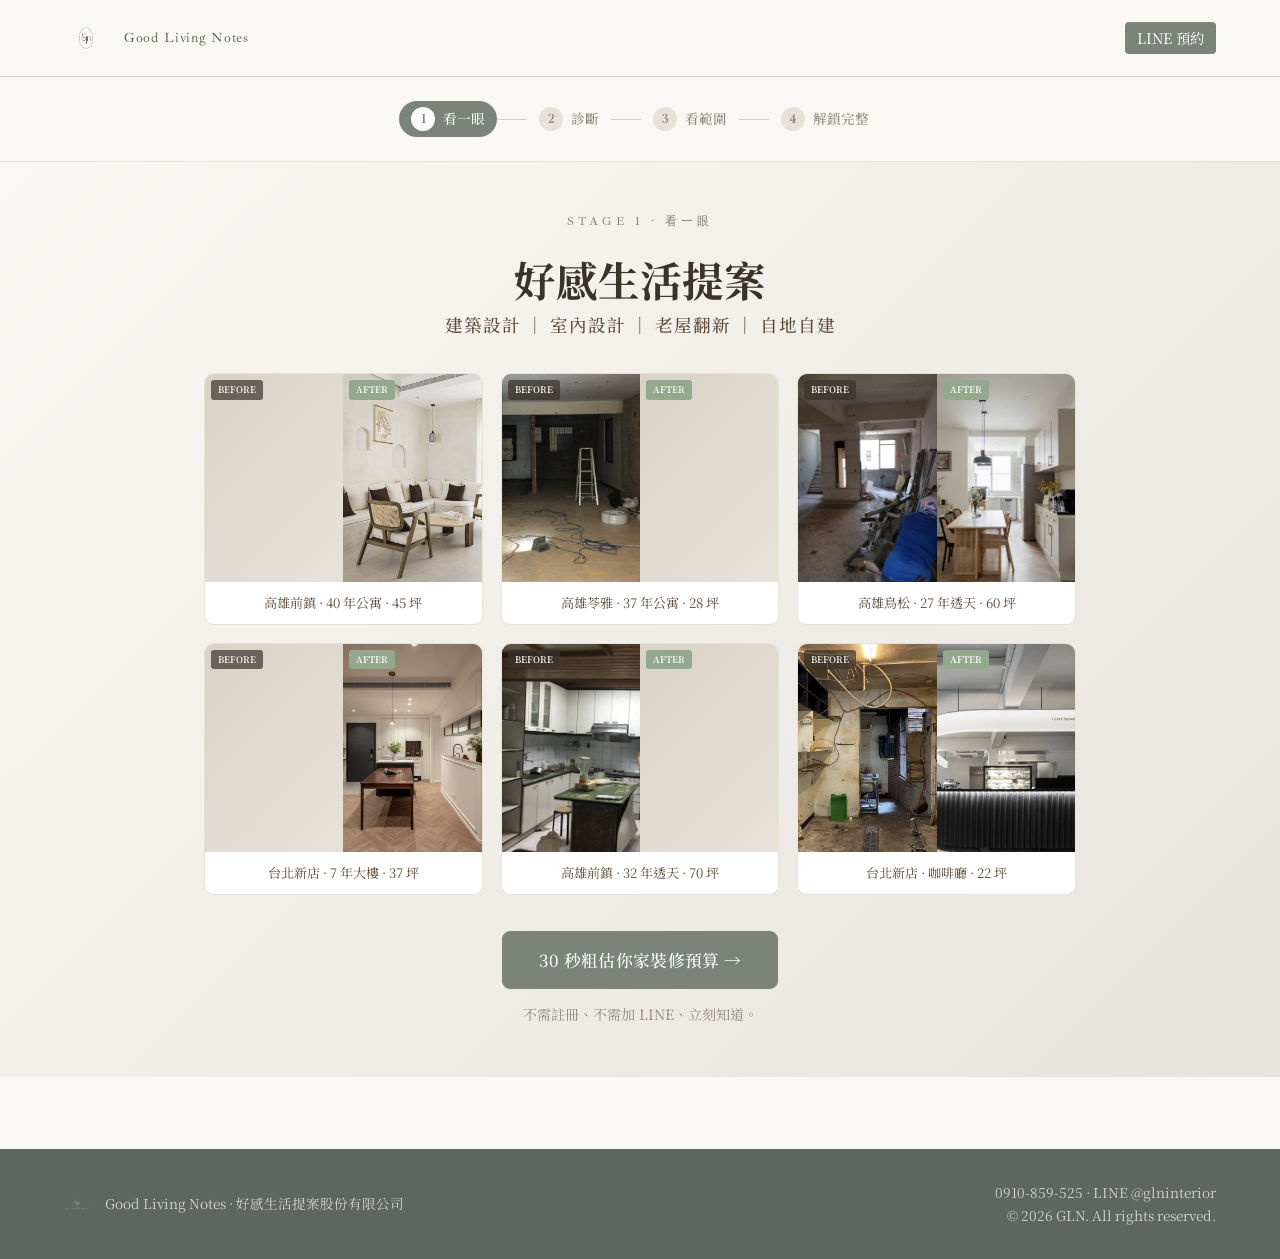
==== commit 62cf2245: "優化 BA 縮圖：12 張總大小 42MB → 840KB（50x 縮減）+ lazy loading - PIL 重壓 q=72 progressive optimize，最長邊 1000px - " ====
--- a/landing.html
+++ b/landing.html
@@ -52,43 +52,43 @@
     <div class="ba-thumbs">
       <div class="ba-thumb" data-slot="1">
         <div class="ba-thumb-imgs">
-          <div class="ba-thumb-img before"><img src="img/landing/ba1-before.jpg" alt="高雄前鎮 40 年公寓 Before" onerror="this.style.display='none'"></div>
-          <div class="ba-thumb-img after"><img src="img/landing/ba1-after.jpg" alt="高雄前鎮 40 年公寓 After" onerror="this.style.display='none'"></div>
+          <div class="ba-thumb-img before"><img src="img/landing/ba1-before.jpg" loading="lazy" decoding="async" alt="高雄前鎮 40 年公寓 Before" onerror="this.style.display='none'"></div>
+          <div class="ba-thumb-img after"><img src="img/landing/ba1-after.jpg" loading="lazy" decoding="async" alt="高雄前鎮 40 年公寓 After" onerror="this.style.display='none'"></div>
         </div>
         <p class="ba-thumb-cap">高雄前鎮 · 40 年公寓 · 45 坪</p>
       </div>
       <div class="ba-thumb" data-slot="2">
         <div class="ba-thumb-imgs">
-          <div class="ba-thumb-img before"><img src="img/landing/ba2-before.jpg" alt="高雄苓雅 37 年公寓 Before" onerror="this.style.display='none'"></div>
-          <div class="ba-thumb-img after"><img src="img/landing/ba2-after.jpg" alt="高雄苓雅 37 年公寓 After" onerror="this.style.display='none'"></div>
+          <div class="ba-thumb-img before"><img src="img/landing/ba2-before.jpg" loading="lazy" decoding="async" alt="高雄苓雅 37 年公寓 Before" onerror="this.style.display='none'"></div>
+          <div class="ba-thumb-img after"><img src="img/landing/ba2-after.jpg" loading="lazy" decoding="async" alt="高雄苓雅 37 年公寓 After" onerror="this.style.display='none'"></div>
         </div>
         <p class="ba-thumb-cap">高雄苓雅 · 37 年公寓 · 28 坪</p>
       </div>
       <div class="ba-thumb" data-slot="3">
         <div class="ba-thumb-imgs">
-          <div class="ba-thumb-img before"><img src="img/landing/ba3-before.jpg" alt="高雄鳥松 27 年透天 Before" onerror="this.style.display='none'"></div>
-          <div class="ba-thumb-img after"><img src="img/landing/ba3-after.jpg" alt="高雄鳥松 27 年透天 After" onerror="this.style.display='none'"></div>
+          <div class="ba-thumb-img before"><img src="img/landing/ba3-before.jpg" loading="lazy" decoding="async" alt="高雄鳥松 27 年透天 Before" onerror="this.style.display='none'"></div>
+          <div class="ba-thumb-img after"><img src="img/landing/ba3-after.jpg" loading="lazy" decoding="async" alt="高雄鳥松 27 年透天 After" onerror="this.style.display='none'"></div>
         </div>
         <p class="ba-thumb-cap">高雄鳥松 · 27 年透天 · 60 坪</p>
       </div>
       <div class="ba-thumb" data-slot="4">
         <div class="ba-thumb-imgs">
-          <div class="ba-thumb-img before"><img src="img/landing/ba4-before.jpg" alt="台北新店 7 年大樓 Before" onerror="this.style.display='none'"></div>
-          <div class="ba-thumb-img after"><img src="img/landing/ba4-after.jpg" alt="台北新店 7 年大樓 After" onerror="this.style.display='none'"></div>
+          <div class="ba-thumb-img before"><img src="img/landing/ba4-before.jpg" loading="lazy" decoding="async" alt="台北新店 7 年大樓 Before" onerror="this.style.display='none'"></div>
+          <div class="ba-thumb-img after"><img src="img/landing/ba4-after.jpg" loading="lazy" decoding="async" alt="台北新店 7 年大樓 After" onerror="this.style.display='none'"></div>
         </div>
         <p class="ba-thumb-cap">台北新店 · 7 年大樓 · 37 坪</p>
       </div>
       <div class="ba-thumb" data-slot="5">
         <div class="ba-thumb-imgs">
-          <div class="ba-thumb-img before"><img src="img/landing/ba5-before.jpg" alt="高雄前鎮 32 年透天 Before" onerror="this.style.display='none'"></div>
-          <div class="ba-thumb-img after"><img src="img/landing/ba5-after.jpg" alt="高雄前鎮 32 年透天 After" onerror="this.style.display='none'"></div>
+          <div class="ba-thumb-img before"><img src="img/landing/ba5-before.jpg" loading="lazy" decoding="async" alt="高雄前鎮 32 年透天 Before" onerror="this.style.display='none'"></div>
+          <div class="ba-thumb-img after"><img src="img/landing/ba5-after.jpg" loading="lazy" decoding="async" alt="高雄前鎮 32 年透天 After" onerror="this.style.display='none'"></div>
         </div>
         <p class="ba-thumb-cap">高雄前鎮 · 32 年透天 · 70 坪</p>
       </div>
       <div class="ba-thumb" data-slot="6">
         <div class="ba-thumb-imgs">
-          <div class="ba-thumb-img before"><img src="img/landing/ba6-before.jpg" alt="台北新店 咖啡廳 Before" onerror="this.style.display='none'"></div>
-          <div class="ba-thumb-img after"><img src="img/landing/ba6-after.jpg" alt="台北新店 咖啡廳 After" onerror="this.style.display='none'"></div>
+          <div class="ba-thumb-img before"><img src="img/landing/ba6-before.jpg" loading="lazy" decoding="async" alt="台北新店 咖啡廳 Before" onerror="this.style.display='none'"></div>
+          <div class="ba-thumb-img after"><img src="img/landing/ba6-after.jpg" loading="lazy" decoding="async" alt="台北新店 咖啡廳 After" onerror="this.style.display='none'"></div>
         </div>
         <p class="ba-thumb-cap">台北新店 · 咖啡廳 · 22 坪</p>
       </div>
--- a/style.css
+++ b/style.css
@@ -681,6 +681,99 @@
 .why-item p {
   font-size: 0.93rem;
   color: var(--color-ink-soft);
+}
+
+/* ──────────────────────────────────────────────────
+   Team
+   ────────────────────────────────────────────────── */
+.team-section {
+  padding: var(--space-6) 0;
+  background: var(--color-mist-light);
+}
+.team-people {
+  display: grid;
+  grid-template-columns: 1fr 1fr;
+  gap: var(--space-4);
+  margin-top: var(--space-4);
+  margin-bottom: var(--space-5);
+}
+.team-card {
+  display: flex;
+  flex-direction: column;
+  align-items: center;
+  text-align: center;
+  background: var(--color-cream);
+  border: 1px solid var(--color-line);
+  border-radius: 14px;
+  padding: var(--space-4) var(--space-3);
+}
+.team-photo-wrap {
+  width: 180px;
+  height: 180px;
+  border-radius: 50%;
+  overflow: hidden;
+  background: var(--color-mist);
+  margin-bottom: var(--space-2);
+  border: 3px solid var(--color-olive);
+}
+.team-photo {
+  width: 100%;
+  height: 100%;
+  object-fit: cover;
+  display: block;
+}
+.team-name {
+  font-family: var(--font-ibarra);
+  font-size: 1.6rem;
+  color: var(--color-olive-dark);
+  margin-bottom: 4px;
+  letter-spacing: 0.02em;
+}
+.team-title {
+  font-family: var(--font-ibarra);
+  font-style: italic;
+  color: var(--color-taupe);
+  font-size: 0.95rem;
+  margin-bottom: var(--space-2);
+}
+.team-bio {
+  color: var(--color-ink-soft);
+  font-size: 0.95rem;
+  line-height: 1.75;
+  margin-bottom: var(--space-2);
+}
+.team-link a {
+  color: var(--color-olive-dark);
+  font-size: 0.92rem;
+  text-decoration: underline;
+  text-decoration-color: var(--color-olive);
+  text-underline-offset: 4px;
+}
+.team-link a:hover { color: var(--color-accent); }
+
+.team-group {
+  margin: 0;
+  text-align: center;
+}
+.team-group-photo {
+  width: 100%;
+  max-height: 460px;
+  object-fit: cover;
+  border-radius: 14px;
+  background: var(--color-mist);
+  display: block;
+}
+.team-group figcaption {
+  font-family: var(--font-ibarra);
+  font-style: italic;
+  color: var(--color-taupe);
+  font-size: 0.92rem;
+  margin-top: var(--space-2);
+}
+
+@media (max-width: 720px) {
+  .team-people { grid-template-columns: 1fr; }
+  .team-photo-wrap { width: 140px; height: 140px; }
 }
 
 /* ──────────────────────────────────────────────────
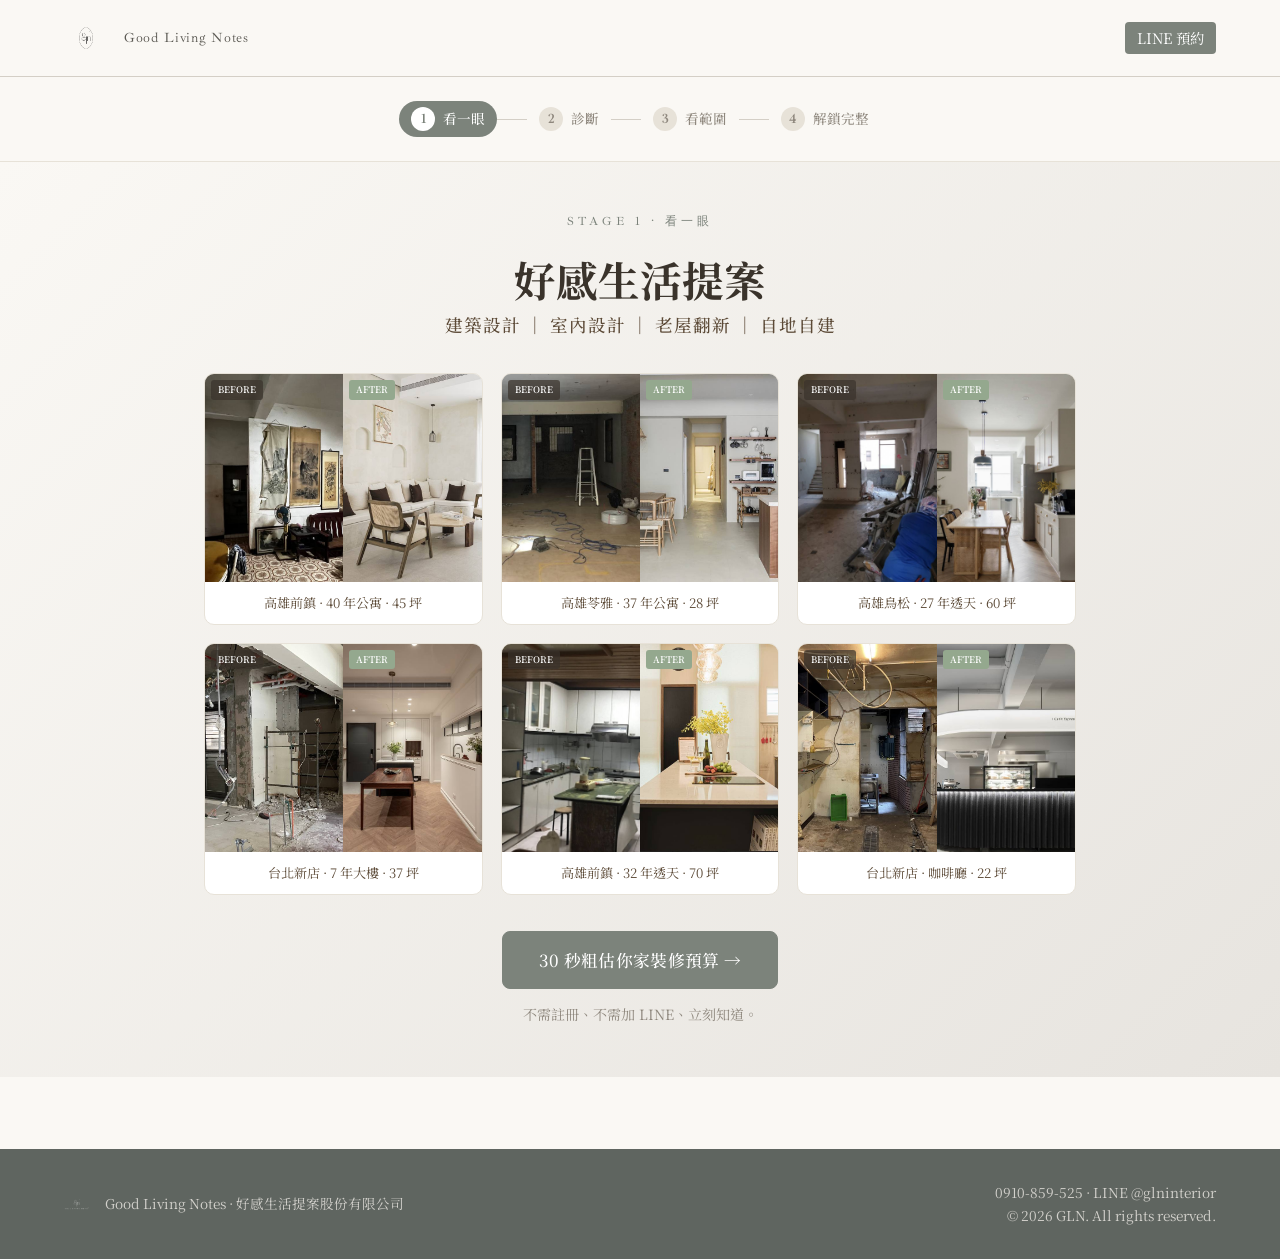
==== commit 0b155f6f: "feat: Q5 焦慮 8 選項 + 落地頁診斷資料收集 + GAS 月報統計 landing.html： - Q5 從 4 選項擴充為 8 選項   新增：💸 一直被追加費 / 🗣 溝通雞同鴨講 /" ====
--- a/landing.html
+++ b/landing.html
@@ -232,6 +232,10 @@
           <label class="radio-card"><input type="radio" name="worry" value="timeline" required><span>⏱ 工期延誤</span><small>等不及搬進去</small></label>
           <label class="radio-card"><input type="radio" name="worry" value="design" required><span>🎨 設計不對</span><small>怕設計師沒抓到我的風格</small></label>
           <label class="radio-card"><input type="radio" name="worry" value="quality" required><span>🛠 用料偷工</span><small>怕做完 1 年就壞</small></label>
+          <label class="radio-card"><input type="radio" name="worry" value="upsell"><span>💸 一直被追加費</span><small>怕簽完合約後不停加錢</small></label>
+          <label class="radio-card"><input type="radio" name="worry" value="communication"><span>🗣 溝通雞同鴨講</span><small>說了很多次還是做錯</small></label>
+          <label class="radio-card"><input type="radio" name="worry" value="craftsmanship"><span>🔨 師傅做工粗糙</span><small>怕縫隙不齊、細節差</small></label>
+          <label class="radio-card"><input type="radio" name="worry" value="regret"><span>😰 完工才後悔</span><small>怕成品跟想像落差大</small></label>
         </div>
         <div class="diag-actions">
           <button type="button" class="btn btn-outline diag-prev">← 上一題</button>
@@ -244,10 +248,14 @@
         <span class="edu-mark">💡 您解鎖了第 3 張知識卡</span>
         <h3 class="edu-dyn-title">GLN 怎麼解您的焦慮</h3>
         <div class="edu-dyn-body">
-          <p data-worry-variant="budget"><b>預算超出？</b>我們在設計階段會進行 <b>四階段報價檢討</b>，並且在 <b>工程簽約前就確認好預算</b>。</p>
-          <p data-worry-variant="timeline"><b>工期延誤？</b>我們在工程進行前即會 <b>排定工期表</b>，並且 <b>每週回報</b>。</p>
-          <p data-worry-variant="design"><b>設計不對？</b>我們有 <b>設計師、品質總監和總監的層層把關</b>。</p>
-          <p data-worry-variant="quality"><b>用料偷工？</b>我們有 <b>超過上千項的工程檢查表</b>，且會經過 <b>工務品質總監和總監的層層把關</b>。</p>
+          <p data-worry-variant="budget"><b>預算超出？</b>我們在設計階段進行 <b>四階段報價檢討</b>，工程簽約前確認好預算，<b>拒絕模糊報價</b>。</p>
+          <p data-worry-variant="timeline"><b>工期延誤？</b>開工前排定 <b>完整工期表</b>，每週回報進度，逾期有合約保障。</p>
+          <p data-worry-variant="design"><b>設計不對？</b>我們透過 <b>生活習慣問卷 × Mood Board 雙重確認</b>，施工前先讓您 100% 確認設計方向。</p>
+          <p data-worry-variant="quality"><b>用料偷工？</b>GLN 有 <b>上千項工程品質清單</b>，工務品質總監現場逐道工序驗收，不合格不付款。</p>
+          <p data-worry-variant="upsell"><b>一直被追加費？</b>所有工程項目在 <b>設計定案後鎖定報價</b>，追加項目需書面雙方確認，沒有黑洞費用。</p>
+          <p data-worry-variant="communication"><b>溝通雞同鴨講？</b>我們用 <b>生活習慣問卷 + 參考圖 + 3D 模擬</b> 確認彼此想法，大幅減少來回修改。</p>
+          <p data-worry-variant="craftsmanship"><b>師傅做工粗糙？</b>GLN 自有 <b>工務品質總監現場驗收</b>，每道工序有清單對照，細節不達標不收工。</p>
+          <p data-worry-variant="regret"><b>完工才後悔？</b>施工前完成 <b>四階段設計確認</b>，每個決定都有文件記錄，確保成品不偏離您的期待。</p>
         </div>
         <button type="button" class="btn btn-primary edu-continue">收下，繼續 →</button>
       </div>
--- a/style.css
+++ b/style.css
@@ -1,5 +1,5 @@
 /* ═══════════════════════════════════════════════════════
-   GLN 線上估價系統 — 樣式 v1.0
+   GLN 線上預算分配系統 — 樣式 v1.0
    VI：Olive Gray #7C837B / Taupe Clay #8E877D / Soft Mist White #E7E4DF
    字體：Noto Serif TC + Ibarra Real Nova
    ═══════════════════════════════════════════════════════ */
@@ -56,6 +56,39 @@
 
 a { color: var(--color-olive-dark); text-decoration: none; }
 a:hover { color: var(--color-ink); }
+
+/* ═══════════════════════════════════════════════════════
+   中文排版規範（CJK Typography）— 全站套用
+   依據：_setup/中文排版規範.md
+   ═══════════════════════════════════════════════════════ */
+
+/* 1. 標題自動平衡換行（避免末行孤字、不對稱）*/
+h1, h2, h3, h4, h5, h6,
+.section-header p,
+.callout-head h3 {
+  text-wrap: balance;
+}
+
+/* 2. 段落避免孤字 + CJK 雙音節詞不被拆斷 */
+p, li, dd, .field-hint, .step-hint,
+.callout-lead, .callout-foot, .resource-card p {
+  text-wrap: pretty;
+  word-break: keep-all;       /* 禁止 CJK mid-word 斷行 */
+  overflow-wrap: break-word;  /* 超長英文/URL 允許斷 */
+  line-break: strict;         /* 嚴守 CJK 標點換行規則 */
+}
+
+/* 3. 工具類：禁止換行（用於價格 + 單位、品牌名稱、數字組合）*/
+.nowrap {
+  white-space: nowrap;
+  display: inline-block;
+}
+
+/* 4. CJK 短語語意鎖（避免「45 坪以上、透天」斷在「、」後）*/
+.cjk-phrase {
+  word-break: keep-all;
+  overflow-wrap: break-word;
+}
 
 .container {
   max-width: 920px;
@@ -204,6 +237,19 @@
   color: var(--color-ink-soft);
   font-size: 0.95rem;
 }
+.section-header .section-disclaimer {
+  font-size: 0.82rem;
+  color: var(--color-ink-soft);
+  opacity: 0.78;
+  margin-top: 8px;
+  line-height: 1.7;
+  max-width: 640px;
+  margin-left: auto;
+  margin-right: auto;
+  text-wrap: pretty;
+  word-break: keep-all;
+  overflow-wrap: break-word;
+}
 
 /* ──────────────────────────────────────────────────
    Progress Bar
@@ -256,6 +302,20 @@
   margin-bottom: var(--space-3);
   font-style: italic;
 }
+.step-hint-unlock {
+  font-style: normal;
+  background: linear-gradient(135deg, #FAF6EE 0%, #F1ECE0 100%);
+  border: 1px solid #E5DDC8;
+  border-radius: 10px;
+  padding: 14px 18px;
+  color: #4A4036;
+  font-size: 0.95rem;
+  line-height: 1.7;
+  letter-spacing: 0.3px;
+}
+.step-hint-unlock strong {
+  color: #8B6F3D;
+}
 
 /* ──────────────────────────────────────────────────
    Form Grid
@@ -570,7 +630,12 @@
   border-bottom: 1px solid var(--color-line);
   padding-bottom: 8px;
 }
-.about-item p { font-size: 0.95rem; color: var(--color-ink-soft); }
+.about-item p {
+  font-size: 0.95rem;
+  color: var(--color-ink-soft);
+  margin-bottom: 0.9em;
+}
+.about-item p:last-child { margin-bottom: 0; }
 .about-stats {
   list-style: none;
   display: flex; flex-direction: column;
@@ -634,8 +699,22 @@
   border-bottom: 1px dashed var(--color-line);
 }
 .process-fee small { color: var(--color-taupe); font-size: 0.85rem; display: block; margin-top: 4px; }
-.process-fee .fee-row { display: block; margin-bottom: 4px; }
-.process-fee .fee-row b { color: var(--color-olive-dark); font-weight: 600; }
+.process-fee .fee-row {
+  display: flex;
+  flex-wrap: wrap;
+  align-items: baseline;
+  column-gap: 10px;
+  margin-bottom: 6px;
+  word-break: keep-all;
+}
+.process-fee .fee-row b {
+  color: var(--color-olive-dark);
+  font-weight: 600;
+  white-space: nowrap;
+}
+.process-fee .fee-row .fee-label {
+  white-space: nowrap;
+}
 .process-step ul {
   list-style: none;
   font-size: 0.9rem;
@@ -722,9 +801,17 @@
   object-fit: cover;
   display: block;
 }
+.team-org {
+  font-family: var(--font-serif);
+  font-size: 0.85rem;
+  color: var(--color-taupe);
+  letter-spacing: 0.12em;
+  margin-bottom: 6px;
+  font-weight: 500;
+}
 .team-name {
   font-family: var(--font-ibarra);
-  font-size: 1.6rem;
+  font-size: 1.8rem;
   color: var(--color-olive-dark);
   margin-bottom: 4px;
   letter-spacing: 0.02em;
@@ -742,6 +829,30 @@
   line-height: 1.75;
   margin-bottom: var(--space-2);
 }
+.team-bio-list {
+  list-style: none;
+  text-align: left;
+  width: 100%;
+  max-width: 360px;
+  margin: 0 auto var(--space-2);
+  padding: 0;
+  color: var(--color-ink-soft);
+  font-size: 0.92rem;
+  line-height: 1.65;
+}
+.team-bio-list li {
+  position: relative;
+  padding-left: 14px;
+  margin-bottom: 6px;
+}
+.team-bio-list li::before {
+  content: "·";
+  position: absolute;
+  left: 0;
+  color: var(--color-olive);
+  font-weight: 700;
+}
+.team-bio-list li b { color: var(--color-olive-dark); font-weight: 600; }
 .team-link a {
   color: var(--color-olive-dark);
   font-size: 0.92rem;
@@ -750,6 +861,22 @@
   text-underline-offset: 4px;
 }
 .team-link a:hover { color: var(--color-accent); }
+
+.team-awards {
+  width: 100%;
+  margin: var(--space-2) 0 var(--space-2);
+  padding: var(--space-2) 0;
+  border-top: 1px dashed var(--color-line);
+  border-bottom: 1px dashed var(--color-line);
+}
+.team-awards-img {
+  width: 100%;
+  max-width: 360px;
+  height: auto;
+  display: block;
+  margin: 0 auto;
+  opacity: 0.92;
+}
 
 .team-group {
   margin: 0;
@@ -835,6 +962,77 @@
   font-size: 1.2rem;
 }
 
+/* Gated 資源卡（點擊需先完成預算分配填寫） */
+.resource-card-gated {
+  background: linear-gradient(135deg, #FAF6EE 0%, #F1ECE0 100%);
+  border-color: #E0D5BC;
+  cursor: pointer;
+}
+.resource-card-gated:hover {
+  border-color: #C49E69;
+  box-shadow: 0 8px 22px rgba(196, 158, 105, 0.14);
+}
+.resource-tag-locked {
+  background: #EBE4D0 !important;
+  color: #8B6F3D !important;
+  letter-spacing: 0.5px;
+}
+.resource-card-gated .resource-arrow {
+  font-size: 0.85rem;
+  font-family: inherit;
+  color: #8B6F3D;
+  letter-spacing: 0.4px;
+}
+.resource-bullets {
+  list-style: none;
+  padding: 0;
+  margin: 8px 0 14px;
+  font-size: 0.88rem;
+  color: var(--color-ink-soft);
+  line-height: 1.75;
+}
+.resource-bullets li {
+  padding-left: 12px;
+  position: relative;
+}
+.resource-bullets li::before {
+  content: '·';
+  position: absolute;
+  left: 2px;
+  color: #C49E69;
+  font-weight: bold;
+}
+
+/* Toast 提示（點擊 gated 卡時顯示） */
+.gated-toast {
+  position: fixed;
+  left: 50%;
+  bottom: 32px;
+  transform: translateX(-50%) translateY(20px);
+  background: #3A332B;
+  color: #FAF6EE;
+  padding: 14px 22px;
+  border-radius: 10px;
+  font-size: 0.92rem;
+  line-height: 1.55;
+  text-align: center;
+  box-shadow: 0 10px 30px rgba(58, 51, 43, 0.28);
+  z-index: 9999;
+  opacity: 0;
+  pointer-events: none;
+  transition: opacity 0.3s ease, transform 0.3s ease;
+  max-width: 90%;
+  letter-spacing: 0.4px;
+}
+.gated-toast.show {
+  opacity: 1;
+  transform: translateX(-50%) translateY(0);
+}
+.gated-toast.hide {
+  opacity: 0;
+  transform: translateX(-50%) translateY(20px);
+}
+
 /* ──────────────────────────────────────────────────
    FAQ Accordion
    ────────────────────────────────────────────────── */
@@ -966,6 +1164,61 @@
   border-color: #06C755;
 }
 .contact-card-line .contact-cta { color: #06C755; }
+
+/* 社群媒體區（聯繫我們 ↔ 立即預約 中間） */
+.social-section {
+  margin: var(--space-4) 0 var(--space-3);
+  text-align: center;
+}
+.social-label {
+  font-family: var(--font-serif);
+  font-size: 1.25rem;
+  font-weight: 500;
+  color: var(--color-ink);
+  letter-spacing: 4px;
+  margin: 0 0 var(--space-3);
+}
+.social-icons {
+  display: flex;
+  justify-content: center;
+  align-items: flex-start;
+  gap: var(--space-4);
+  padding: var(--space-2) 0;
+}
+.social-icons a {
+  display: inline-flex;
+  flex-direction: column;
+  align-items: center;
+  justify-content: center;
+  gap: 6px;
+  padding: 8px 6px;
+  min-width: 56px;
+  color: var(--color-olive);
+  border-radius: var(--radius-md);
+  transition: color 0.25s ease, transform 0.25s ease, background 0.25s ease;
+  text-decoration: none;
+}
+.social-icons a:hover {
+  color: var(--color-olive-dark);
+  background: rgba(124, 131, 123, 0.08);
+  transform: translateY(-2px);
+}
+.social-icons svg {
+  width: 22px;
+  height: 22px;
+  display: block;
+}
+.social-icon-label {
+  font-size: 0.72rem;
+  color: var(--color-ink-soft);
+  letter-spacing: 0.4px;
+}
+@media (max-width: 480px) {
+  .social-icons { gap: var(--space-2); }
+  .social-icons a { min-width: 48px; padding: 6px 4px; }
+  .social-icons svg { width: 20px; height: 20px; }
+  .social-icon-label { font-size: 0.68rem; }
+}
 
 /* Booking row */
 .booking-row {
@@ -1393,6 +1646,10 @@
   border-left-color: #C67D5A;
   background: #F8EFE5;
 }
+.callout-recommend {
+  border-left-color: #8E877D;
+  background: #F3F1ED;
+}
 .callout-value {
   border-left-color: #94A88E;
   background: #F0F2EC;
@@ -1459,6 +1716,134 @@
   border-radius: 6px;
   font-size: 0.88rem;
   color: #5C4A37;
+}
+
+/* ═══════════════════════════════════════════════════════
+   解鎖資源（Modal 結尾 gated PDFs）
+   ═══════════════════════════════════════════════════════ */
+
+.result-unlocked {
+  margin: 24px 0;
+  padding: 24px 22px;
+  background: linear-gradient(135deg, #FAF6EE 0%, #F3EFE5 100%);
+  border: 1px solid #E5DDC8;
+  border-radius: 14px;
+  position: relative;
+  overflow: hidden;
+}
+.result-unlocked::before {
+  content: '';
+  position: absolute;
+  top: 0; right: 0;
+  width: 120px; height: 120px;
+  background: radial-gradient(circle at top right, rgba(196, 158, 105, 0.12), transparent 70%);
+  pointer-events: none;
+}
+.unlocked-head {
+  text-align: center;
+  margin-bottom: 18px;
+  padding-bottom: 14px;
+  border-bottom: 1px dashed #D9CFB6;
+}
+.unlocked-icon {
+  font-size: 1.8rem;
+  display: block;
+  margin-bottom: 6px;
+}
+.unlocked-head h3 {
+  font-family: 'Noto Serif TC', serif;
+  font-size: 1.1rem;
+  font-weight: 600;
+  color: #3A332B;
+  margin: 0 0 6px;
+  letter-spacing: 0.5px;
+}
+.unlocked-sub {
+  font-size: 0.85rem;
+  color: #6B5D44;
+  margin: 0;
+  letter-spacing: 0.3px;
+}
+.unlocked-grid {
+  display: grid;
+  grid-template-columns: 1fr 1fr;
+  gap: 14px;
+}
+@media (max-width: 640px) {
+  .unlocked-grid { grid-template-columns: 1fr; }
+}
+.unlocked-card {
+  display: flex;
+  flex-direction: column;
+  padding: 18px 18px 16px;
+  background: #fff;
+  border: 1px solid #E8DFC8;
+  border-radius: 10px;
+  text-decoration: none;
+  color: inherit;
+  transition: all 0.25s ease;
+  position: relative;
+}
+.unlocked-card:hover {
+  transform: translateY(-2px);
+  border-color: #C49E69;
+  box-shadow: 0 8px 22px rgba(124, 131, 123, 0.12);
+}
+.unlocked-tag {
+  display: inline-block;
+  align-self: flex-start;
+  padding: 3px 10px;
+  font-size: 0.72rem;
+  color: #7C837B;
+  background: #F3F1ED;
+  border-radius: 4px;
+  letter-spacing: 0.8px;
+  margin-bottom: 10px;
+}
+.unlocked-card h4 {
+  font-family: 'Noto Serif TC', serif;
+  font-size: 1rem;
+  font-weight: 600;
+  color: #3A332B;
+  margin: 0 0 10px;
+  line-height: 1.45;
+}
+.unlocked-bullets {
+  list-style: none;
+  padding: 0;
+  margin: 0 0 14px;
+  font-size: 0.85rem;
+  color: #4A4036;
+  line-height: 1.75;
+}
+.unlocked-bullets li {
+  padding-left: 14px;
+  position: relative;
+}
+.unlocked-bullets li::before {
+  content: '·';
+  position: absolute;
+  left: 4px;
+  color: #C49E69;
+  font-weight: bold;
+}
+.unlocked-desc {
+  font-size: 0.85rem;
+  color: #4A4036;
+  margin: 0 0 14px;
+  line-height: 1.65;
+  flex-grow: 1;
+}
+.unlocked-cta {
+  margin-top: auto;
+  font-size: 0.85rem;
+  color: #7C837B;
+  font-weight: 500;
+  letter-spacing: 0.5px;
+  align-self: flex-end;
+}
+.unlocked-card:hover .unlocked-cta {
+  color: #C49E69;
 }
 
 /* ═══════════════════════════════════════════════════════
